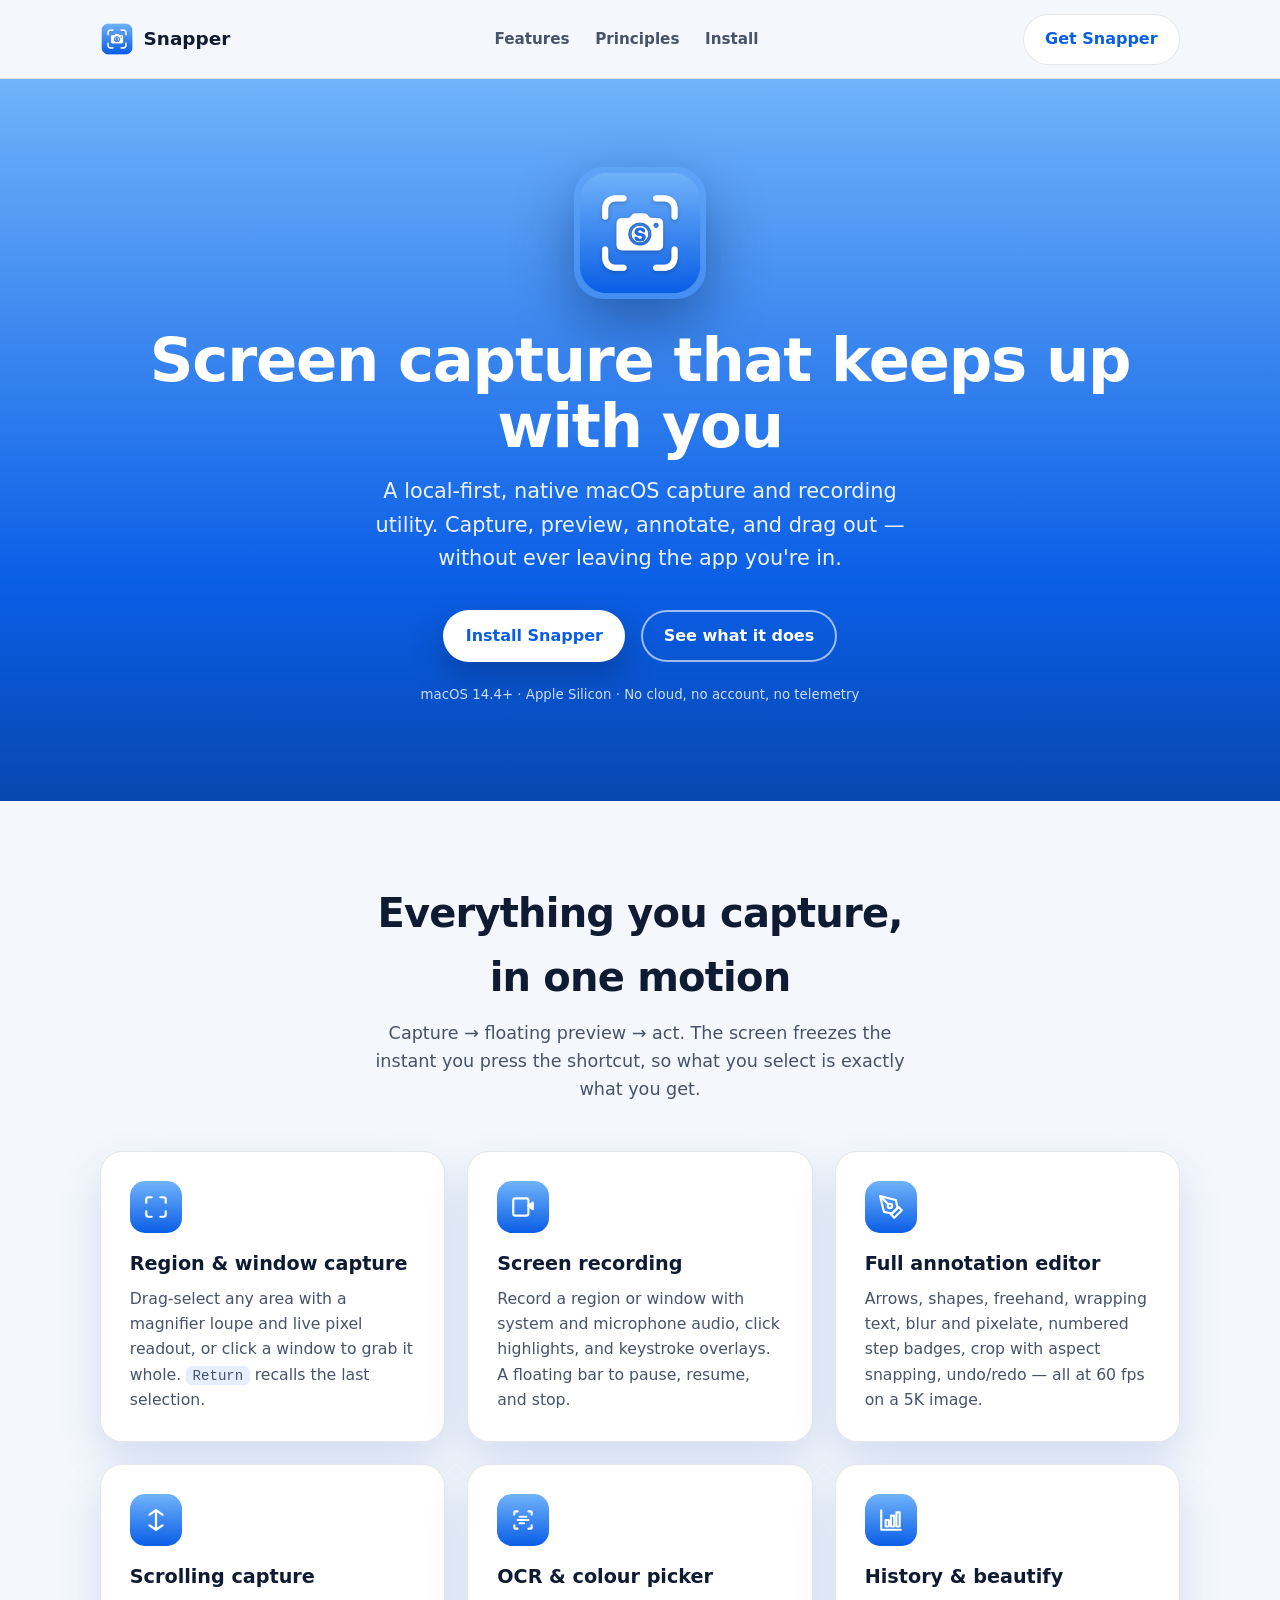
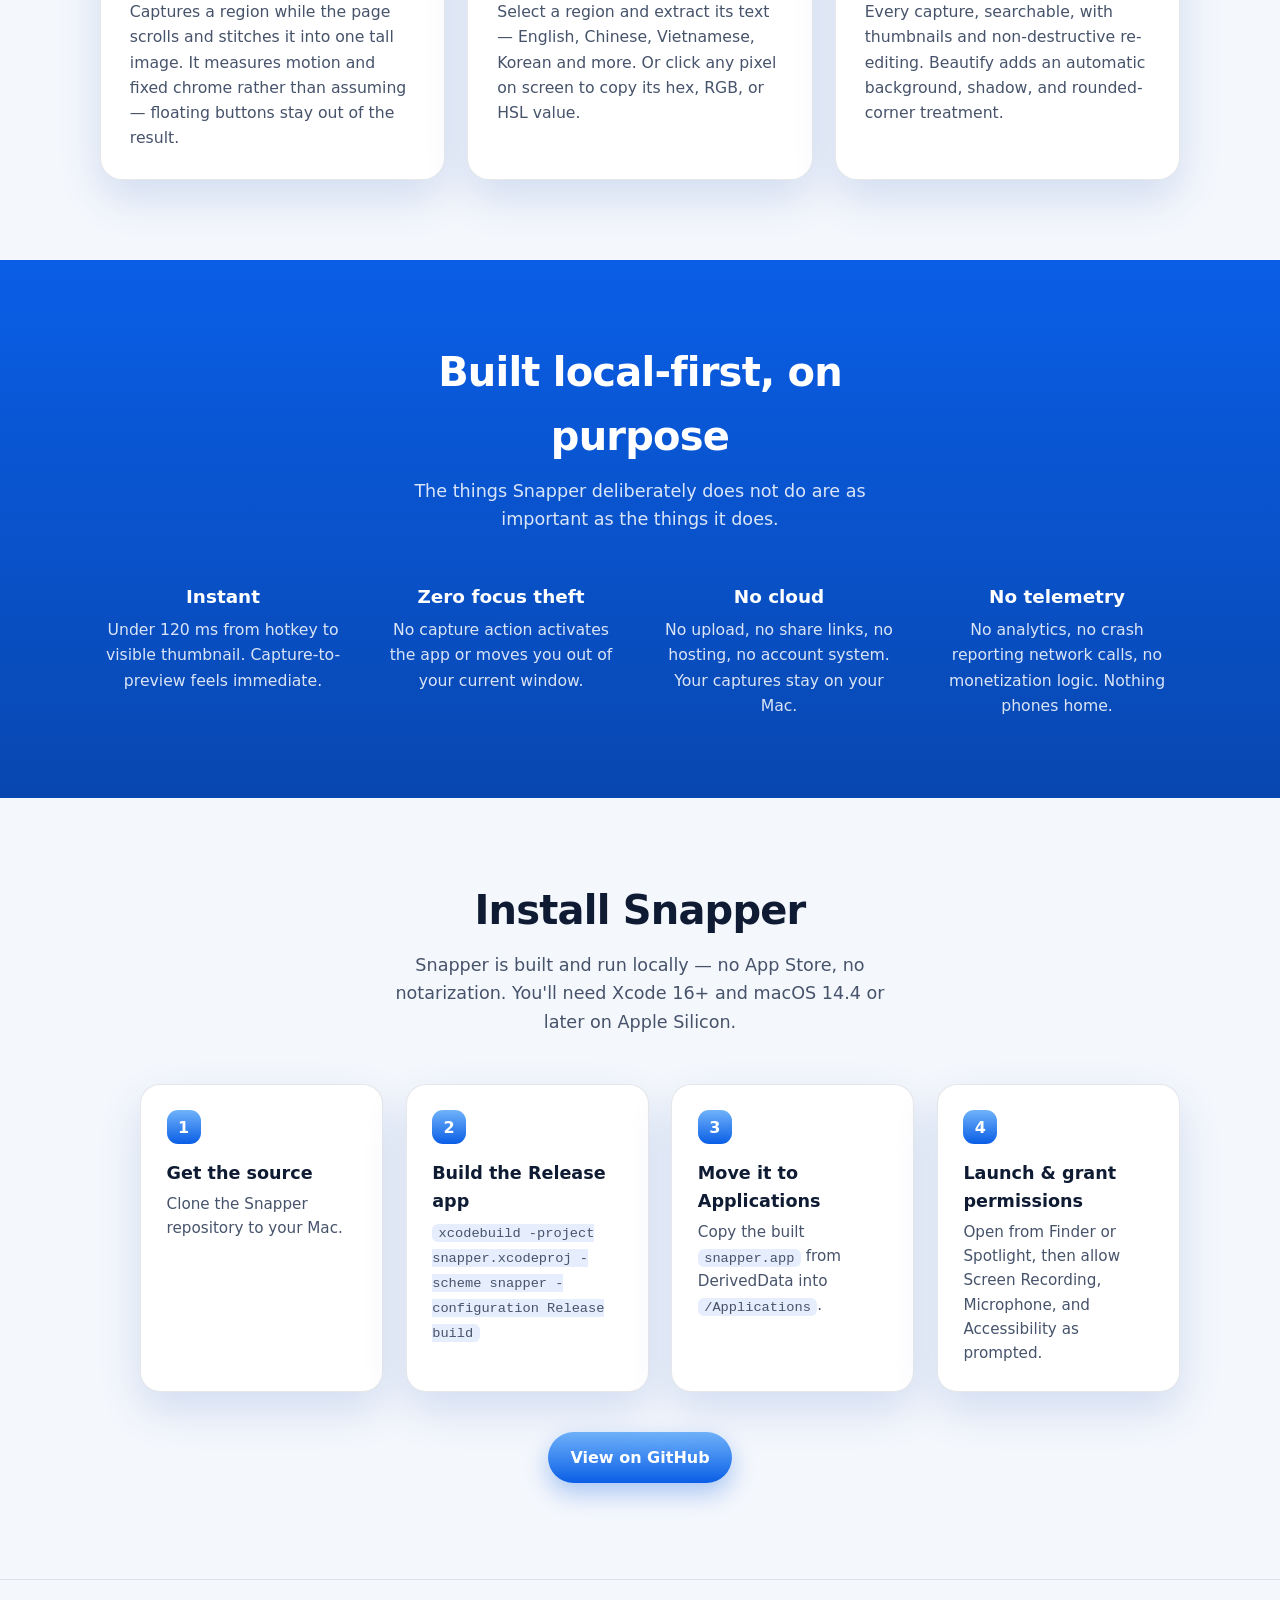
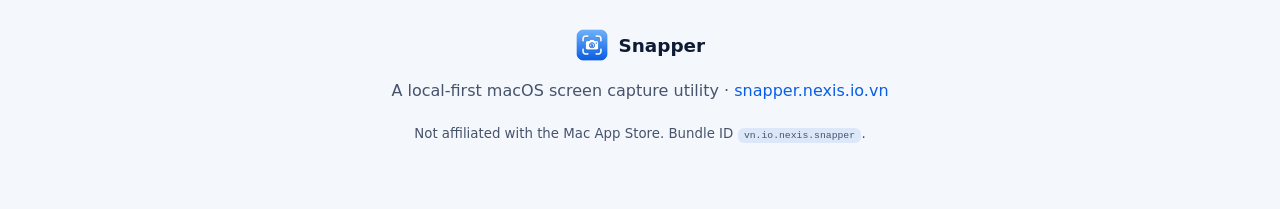
==== index.html @ 7dac5274 "feat: Add landing page and icon-styled theme" ====
<!DOCTYPE html>
<html lang="en">
<head>
<meta charset="utf-8">
<meta name="viewport" content="width=device-width, initial-scale=1">
<title>Snapper — Fast, local-first screen capture for macOS</title>
<meta name="description" content="Snapper is a native macOS screen capture and recording utility modeled on CleanShot X: capture, floating preview, annotate, and drag out — without stealing focus. No cloud, no telemetry.">
<link rel="canonical" href="https://snapper.nexis.io.vn/">
<meta property="og:title" content="Snapper — Fast, local-first screen capture for macOS">
<meta property="og:description" content="Capture, floating preview, annotate, and drag out — without ever leaving the app you're in. No cloud, no telemetry.">
<meta property="og:type" content="website">
<meta property="og:url" content="https://snapper.nexis.io.vn/">
<meta property="og:image" content="https://snapper.nexis.io.vn/assets/img/icon-512.png">
<meta name="twitter:card" content="summary_large_image">
<link rel="icon" type="image/png" sizes="32x32" href="assets/img/favicon-32.png">
<link rel="apple-touch-icon" href="assets/img/apple-touch-icon.png">
<link rel="stylesheet" href="assets/css/styles.css">
</head>
<body>

<header class="site-header">
  <div class="wrap">
    <a class="brand" href="/">
      <img src="assets/img/icon-256.png" alt="Snapper icon">
      Snapper
    </a>
    <nav class="nav">
      <a href="#features">Features</a>
      <a href="#principles">Principles</a>
      <a href="#install">Install</a>
    </nav>
    <a class="btn ghost" href="#install">Get Snapper</a>
  </div>
</header>

<main>
  <section class="hero">
    <div class="wrap">
      <img class="plate" src="assets/img/icon-512.png" alt="Snapper app icon">
      <h1>Screen capture that keeps up with you</h1>
      <p class="lead">A local-first, native macOS capture and recording utility. Capture, preview, annotate, and drag out &mdash; without ever leaving the app you're in.</p>
      <div class="actions">
        <a class="btn" href="#install">Install Snapper</a>
        <a class="btn outline" href="#features">See what it does</a>
      </div>
      <small>macOS 14.4+ &middot; Apple Silicon &middot; No cloud, no account, no telemetry</small>
    </div>
  </section>

  <section class="block" id="features">
    <div class="wrap">
      <div class="section-head">
        <h2>Everything you capture, in one motion</h2>
        <p>Capture &rarr; floating preview &rarr; act. The screen freezes the instant you press the shortcut, so what you select is exactly what you get.</p>
      </div>
      <div class="features">
        <article class="card">
          <div class="icon" aria-hidden="true"><svg viewBox="0 0 24 24" fill="none" stroke="currentColor" stroke-width="2" stroke-linecap="round" stroke-linejoin="round"><path d="M3 8V5a2 2 0 0 1 2-2h3M16 3h3a2 2 0 0 1 2 2v3M21 16v3a2 2 0 0 1-2 2h-3M8 21H5a2 2 0 0 1-2-2v-3"/></svg></div>
          <h3>Region &amp; window capture</h3>
          <p>Drag-select any area with a magnifier loupe and live pixel readout, or click a window to grab it whole. <code class="inline">Return</code> recalls the last selection.</p>
        </article>
        <article class="card">
          <div class="icon" aria-hidden="true"><svg viewBox="0 0 24 24" fill="none" stroke="currentColor" stroke-width="2" stroke-linecap="round" stroke-linejoin="round"><rect x="3" y="4" width="14" height="16" rx="2"/><path d="M21 8l-4 3 4 3z" fill="currentColor"/></svg></div>
          <h3>Screen recording</h3>
          <p>Record a region or window with system and microphone audio, click highlights, and keystroke overlays. A floating bar to pause, resume, and stop.</p>
        </article>
        <article class="card">
          <div class="icon" aria-hidden="true"><svg viewBox="0 0 24 24" fill="none" stroke="currentColor" stroke-width="2" stroke-linecap="round" stroke-linejoin="round"><path d="M12 19l7-7 3 3-7 7-3-3z"/><path d="M18 13l-1.5-7.5L2 2l3.5 14.5L13 18l5-5z"/><path d="M2 2l7.586 7.586"/><circle cx="11" cy="11" r="2"/></svg></div>
          <h3>Full annotation editor</h3>
          <p>Arrows, shapes, freehand, wrapping text, blur and pixelate, numbered step badges, crop with aspect snapping, undo/redo &mdash; all at 60&nbsp;fps on a 5K image.</p>
        </article>
        <article class="card">
          <div class="icon" aria-hidden="true"><svg viewBox="0 0 24 24" fill="none" stroke="currentColor" stroke-width="2" stroke-linecap="round" stroke-linejoin="round"><path d="M12 3v18"/><path d="M6 7l6-4 6 4"/><path d="M6 17l6 4 6-4"/></svg></div>
          <h3>Scrolling capture</h3>
          <p>Captures a region while the page scrolls and stitches it into one tall image. It measures motion and fixed chrome rather than assuming &mdash; floating buttons stay out of the result.</p>
        </article>
        <article class="card">
          <div class="icon" aria-hidden="true"><svg viewBox="0 0 24 24" fill="none" stroke="currentColor" stroke-width="2" stroke-linecap="round" stroke-linejoin="round"><path d="M4 7V5a1 1 0 0 1 1-1h2M17 4h2a1 1 0 0 1 1 1v2M20 17v2a1 1 0 0 1-1 1h-2M7 20H5a1 1 0 0 1-1-1v-2"/><path d="M7 12h10M9 9h6M9 15h4"/></svg></div>
          <h3>OCR &amp; colour picker</h3>
          <p>Select a region and extract its text &mdash; English, Chinese, Vietnamese, Korean and more. Or click any pixel on screen to copy its hex, RGB, or HSL value.</p>
        </article>
        <article class="card">
          <div class="icon" aria-hidden="true"><svg viewBox="0 0 24 24" fill="none" stroke="currentColor" stroke-width="2" stroke-linecap="round" stroke-linejoin="round"><path d="M3 3v18h18"/><rect x="7" y="12" width="3" height="6"/><rect x="12" y="8" width="3" height="10"/><rect x="17" y="5" width="3" height="13"/></svg></div>
          <h3>History &amp; beautify</h3>
          <p>Every capture, searchable, with thumbnails and non-destructive re-editing. Beautify adds an automatic background, shadow, and rounded-corner treatment.</p>
        </article>
      </div>
    </div>
  </section>

  <section class="block principles" id="principles">
    <div class="wrap">
      <div class="section-head">
        <h2 style="color:#fff">Built local-first, on purpose</h2>
        <p style="color:rgba(255,255,255,0.85)">The things Snapper deliberately does not do are as important as the things it does.</p>
      </div>
      <div class="grid">
        <div>
          <h3>Instant</h3>
          <p>Under 120&nbsp;ms from hotkey to visible thumbnail. Capture-to-preview feels immediate.</p>
        </div>
        <div>
          <h3>Zero focus theft</h3>
          <p>No capture action activates the app or moves you out of your current window.</p>
        </div>
        <div>
          <h3>No cloud</h3>
          <p>No upload, no share links, no hosting, no account system. Your captures stay on your Mac.</p>
        </div>
        <div>
          <h3>No telemetry</h3>
          <p>No analytics, no crash reporting network calls, no monetization logic. Nothing phones home.</p>
        </div>
      </div>
    </div>
  </section>

  <section class="block" id="install">
    <div class="wrap">
      <div class="section-head">
        <h2>Install Snapper</h2>
        <p>Snapper is built and run locally &mdash; no App Store, no notarization. You'll need Xcode 16+ and macOS 14.4 or later on Apple Silicon.</p>
      </div>
      <ol class="install-steps">
        <li>
          <h3>Get the source</h3>
          <p>Clone the Snapper repository to your Mac.</p>
        </li>
        <li>
          <h3>Build the Release app</h3>
          <p><code class="inline">xcodebuild -project snapper.xcodeproj -scheme snapper -configuration Release build</code></p>
        </li>
        <li>
          <h3>Move it to Applications</h3>
          <p>Copy the built <code class="inline">snapper.app</code> from DerivedData into <code class="inline">/Applications</code>.</p>
        </li>
        <li>
          <h3>Launch &amp; grant permissions</h3>
          <p>Open from Finder or Spotlight, then allow Screen Recording, Microphone, and Accessibility as prompted.</p>
        </li>
      </ol>
      <p style="text-align:center;margin-top:2.5rem">
        <a class="btn" href="https://github.com/nexis-io/snapper">View on GitHub</a>
      </p>
    </div>
  </section>
</main>

<footer class="site-footer">
  <div class="wrap">
    <a class="brand" href="/">
      <img src="assets/img/icon-256.png" alt="">
      Snapper
    </a>
    <p>A local-first macOS screen capture utility &middot; <a href="https://snapper.nexis.io.vn">snapper.nexis.io.vn</a></p>
    <p><small>Not affiliated with the Mac App Store. Bundle ID <code class="inline">vn.io.nexis.snapper</code>.</small></p>
  </div>
</footer>

</body>
</html>
---- assets/css/styles.css ----
:root {
  --blue-top: #70b3fa;
  --blue-bottom: #0a5ee6;
  --blue-deep: #0847b0;
  --ink: #0e1b33;
  --ink-soft: #46536b;
  --surface: #ffffff;
  --page: #f4f7fc;
  --border: rgba(14, 27, 51, 0.1);
  --radius-plate: 22.37%;
  --shadow-card: 0 18px 44px rgba(10, 71, 176, 0.14);
  --font: "SF Pro Rounded", "SF Pro Display", -apple-system,
    BlinkMacSystemFont, "Segoe UI", system-ui, sans-serif;
}

* {
  box-sizing: border-box;
}

html {
  scroll-behavior: smooth;
}

body {
  margin: 0;
  font-family: var(--font);
  color: var(--ink);
  background: var(--page);
  line-height: 1.6;
  -webkit-font-smoothing: antialiased;
}

a {
  color: var(--blue-bottom);
  text-decoration: none;
}

a:hover {
  text-decoration: underline;
}

img {
  max-width: 100%;
  display: block;
}

.wrap {
  width: min(1080px, 100% - 3rem);
  margin-inline: auto;
}

/* Header */
.site-header {
  position: sticky;
  top: 0;
  z-index: 10;
  backdrop-filter: saturate(1.4) blur(14px);
  background: rgba(244, 247, 252, 0.82);
  border-bottom: 1px solid var(--border);
}

.site-header .wrap {
  display: flex;
  align-items: center;
  justify-content: space-between;
  padding-block: 0.85rem;
}

.brand {
  display: flex;
  align-items: center;
  gap: 0.6rem;
  font-weight: 700;
  font-size: 1.15rem;
  color: var(--ink);
}

.brand img {
  width: 34px;
  height: 34px;
  border-radius: 9px;
}

.nav {
  display: flex;
  gap: 1.6rem;
  font-weight: 600;
  font-size: 0.95rem;
}

.nav a {
  color: var(--ink-soft);
}

.btn {
  display: inline-flex;
  align-items: center;
  gap: 0.5rem;
  padding: 0.8rem 1.4rem;
  border-radius: 999px;
  font-weight: 700;
  font-size: 1rem;
  background: linear-gradient(180deg, var(--blue-top), var(--blue-bottom));
  color: #fff;
  box-shadow: 0 10px 24px rgba(10, 94, 230, 0.32);
  transition: transform 0.15s ease, box-shadow 0.15s ease;
}

.btn:hover {
  text-decoration: none;
  transform: translateY(-2px);
  box-shadow: 0 16px 32px rgba(10, 94, 230, 0.4);
}

.btn.ghost {
  background: var(--surface);
  color: var(--blue-bottom);
  box-shadow: inset 0 0 0 1px var(--border);
}

/* Hero */
.hero {
  position: relative;
  overflow: hidden;
  padding-block: 5.5rem 6rem;
  text-align: center;
  color: #fff;
  background: linear-gradient(180deg, var(--blue-top) 0%, var(--blue-bottom) 70%, var(--blue-deep) 100%);
}

.hero::before,
.hero::after {
  content: "";
  position: absolute;
  border: 6px solid rgba(255, 255, 255, 0.22);
  border-radius: 34px;
  width: 220px;
  height: 220px;
}

.hero::before {
  top: -70px;
  left: -60px;
  border-right: none;
  border-bottom: none;
}

.hero::after {
  bottom: -70px;
  right: -60px;
  border-left: none;
  border-top: none;
}

.hero .plate {
  width: 132px;
  height: 132px;
  margin: 0 auto 1.8rem;
  border-radius: var(--radius-plate);
  box-shadow: 0 24px 60px rgba(4, 34, 90, 0.45);
}

.hero h1 {
  font-size: clamp(2.4rem, 6vw, 3.8rem);
  line-height: 1.08;
  margin: 0 0 1rem;
  letter-spacing: -0.02em;
}

.hero p.lead {
  font-size: clamp(1.05rem, 2.4vw, 1.3rem);
  max-width: 44ch;
  margin: 0 auto 2.2rem;
  color: rgba(255, 255, 255, 0.92);
}

.hero .actions {
  display: flex;
  gap: 1rem;
  justify-content: center;
  flex-wrap: wrap;
}

.hero .actions .btn {
  background: #fff;
  color: var(--blue-bottom);
  box-shadow: 0 14px 30px rgba(4, 34, 90, 0.35);
}

.hero .actions .btn.outline {
  background: transparent;
  color: #fff;
  box-shadow: inset 0 0 0 2px rgba(255, 255, 255, 0.6);
}

.hero small {
  display: block;
  margin-top: 1.4rem;
  color: rgba(255, 255, 255, 0.8);
}

/* Sections */
section.block {
  padding-block: 5rem;
}

.section-head {
  text-align: center;
  max-width: 52ch;
  margin: 0 auto 3rem;
}

.section-head h2 {
  font-size: clamp(1.8rem, 4vw, 2.5rem);
  margin: 0 0 0.6rem;
  letter-spacing: -0.02em;
}

.section-head p {
  color: var(--ink-soft);
  margin: 0;
  font-size: 1.1rem;
}

/* Feature grid */
.features {
  display: grid;
  grid-template-columns: repeat(auto-fit, minmax(280px, 1fr));
  gap: 1.4rem;
}

.card {
  background: var(--surface);
  border-radius: 22px;
  padding: 1.8rem;
  box-shadow: var(--shadow-card);
  border: 1px solid var(--border);
}

.card .icon {
  width: 52px;
  height: 52px;
  display: grid;
  place-items: center;
  border-radius: 15px;
  margin-bottom: 1rem;
  background: linear-gradient(180deg, var(--blue-top), var(--blue-bottom));
  color: #fff;
}

.card .icon svg {
  width: 26px;
  height: 26px;
}

.card h3 {
  margin: 0 0 0.4rem;
  font-size: 1.2rem;
}

.card p {
  margin: 0;
  color: var(--ink-soft);
  font-size: 0.98rem;
}

/* Principles strip */
.principles {
  background: linear-gradient(180deg, var(--blue-bottom), var(--blue-deep));
  color: #fff;
}

.principles .grid {
  display: grid;
  grid-template-columns: repeat(auto-fit, minmax(220px, 1fr));
  gap: 2rem;
  text-align: center;
}

.principles .grid h3 {
  font-size: 1.15rem;
  margin: 0 0 0.4rem;
}

.principles .grid p {
  margin: 0;
  color: rgba(255, 255, 255, 0.85);
  font-size: 0.98rem;
}

/* Install */
.install-steps {
  display: grid;
  grid-template-columns: repeat(auto-fit, minmax(240px, 1fr));
  gap: 1.4rem;
  counter-reset: step;
}

.install-steps li {
  list-style: none;
  background: var(--surface);
  border-radius: 20px;
  padding: 1.6rem;
  box-shadow: var(--shadow-card);
  border: 1px solid var(--border);
  position: relative;
}

.install-steps li::before {
  counter-increment: step;
  content: counter(step);
  display: grid;
  place-items: center;
  width: 34px;
  height: 34px;
  border-radius: 11px;
  font-weight: 800;
  color: #fff;
  background: linear-gradient(180deg, var(--blue-top), var(--blue-bottom));
  margin-bottom: 0.9rem;
}

.install-steps h3 {
  margin: 0 0 0.3rem;
  font-size: 1.1rem;
}

.install-steps p {
  margin: 0;
  color: var(--ink-soft);
  font-size: 0.95rem;
}

code.inline {
  background: rgba(10, 94, 230, 0.1);
  padding: 0.1rem 0.4rem;
  border-radius: 6px;
  font-size: 0.9em;
}

/* Footer */
.site-footer {
  padding-block: 3rem;
  text-align: center;
  color: var(--ink-soft);
  border-top: 1px solid var(--border);
}

.site-footer .brand {
  justify-content: center;
  margin-bottom: 0.8rem;
  color: var(--ink);
}

@media (max-width: 640px) {
  .nav {
    display: none;
  }
}

@media (prefers-color-scheme: dark) {
  :root {
    --ink: #eef3ff;
    --ink-soft: #a7b3cc;
    --surface: #141b2c;
    --page: #0b111e;
    --border: rgba(255, 255, 255, 0.1);
    --shadow-card: 0 18px 44px rgba(0, 0, 0, 0.5);
  }

  .site-header {
    background: rgba(11, 17, 30, 0.82);
  }

  .btn.ghost {
    background: var(--surface);
  }
}
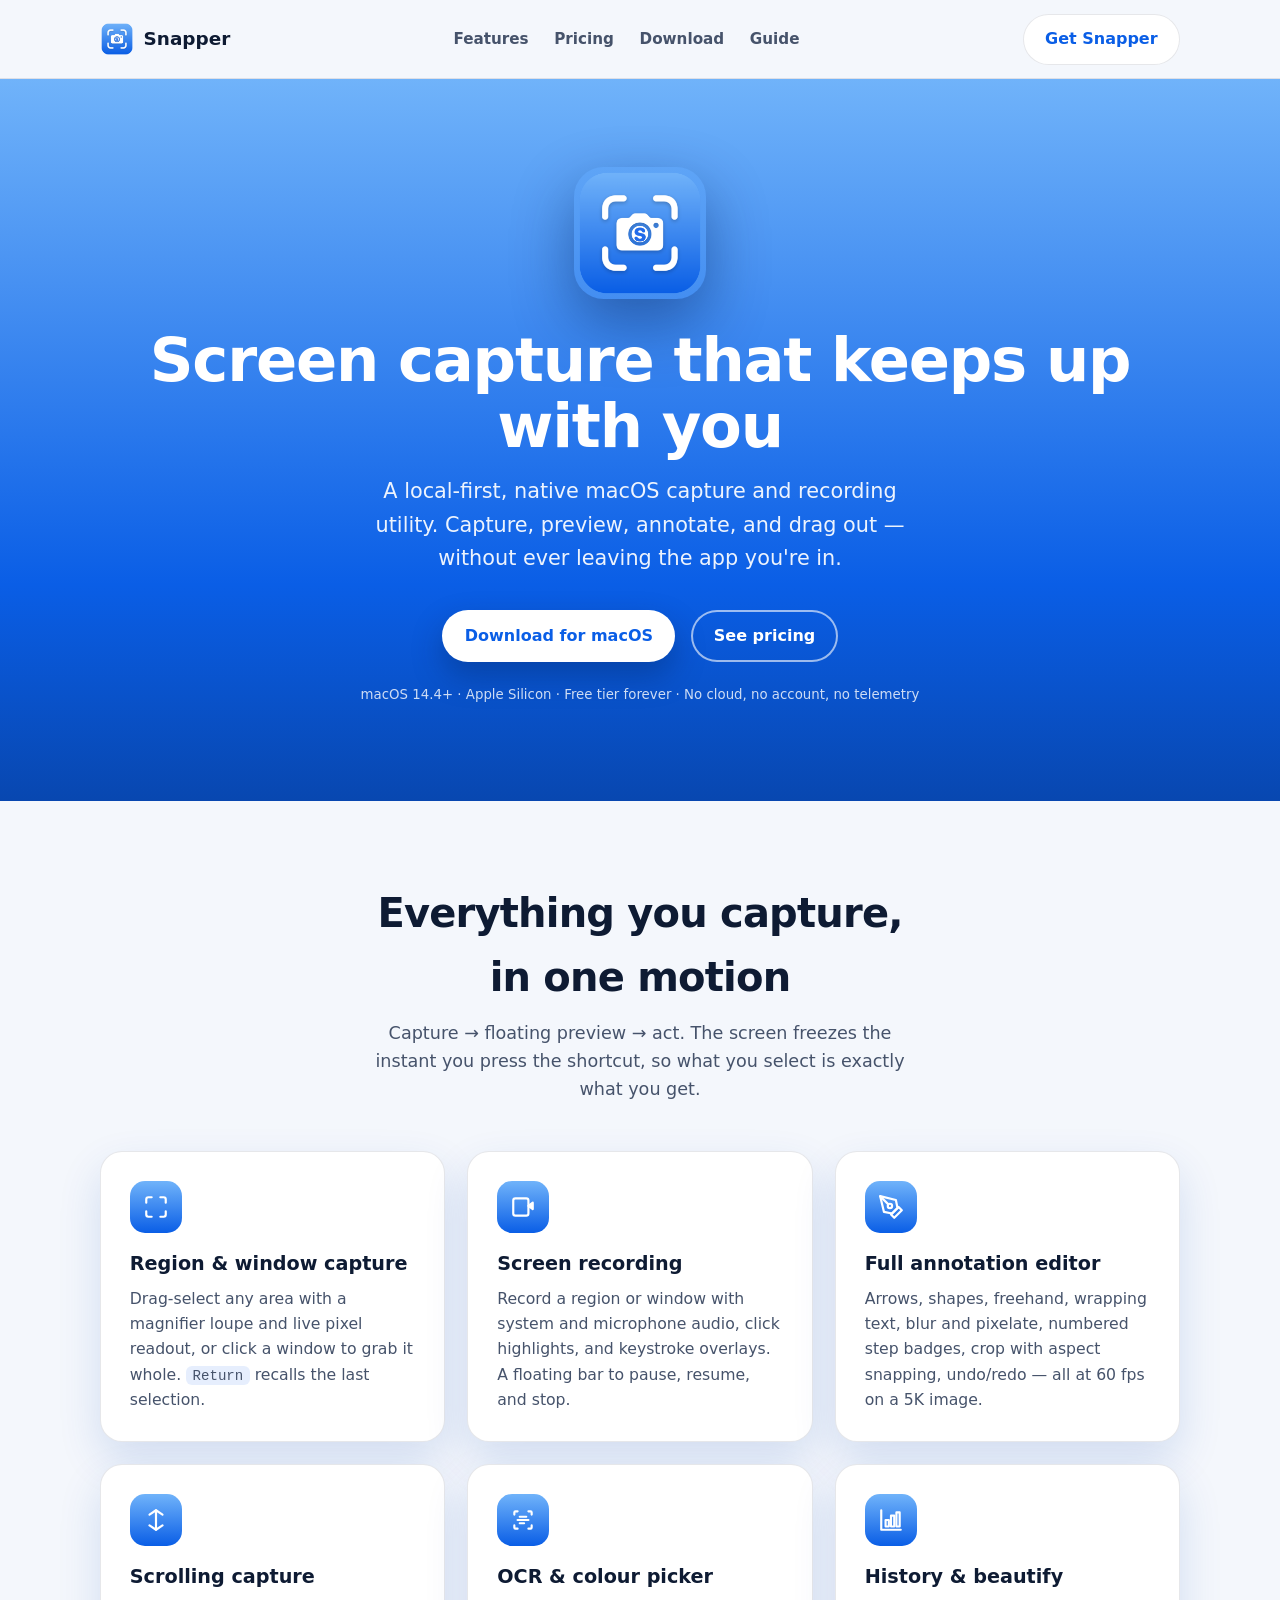
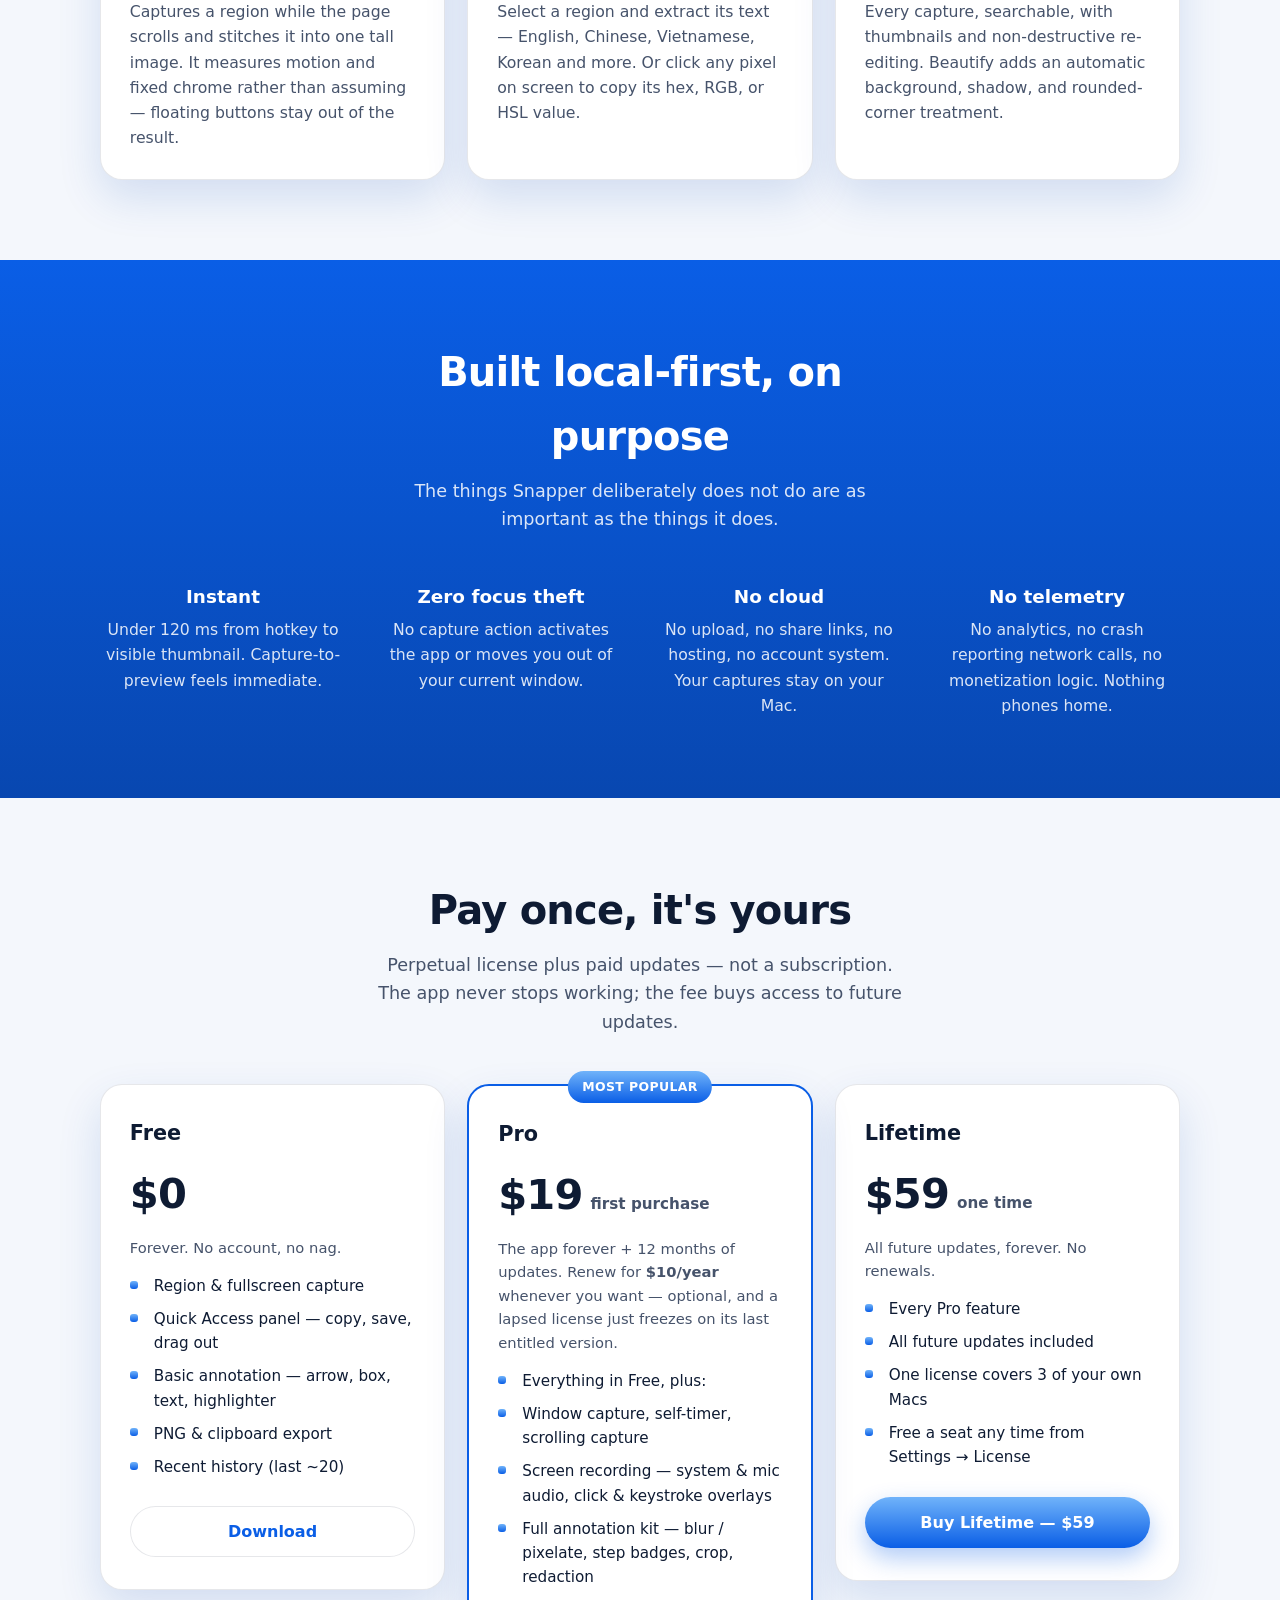
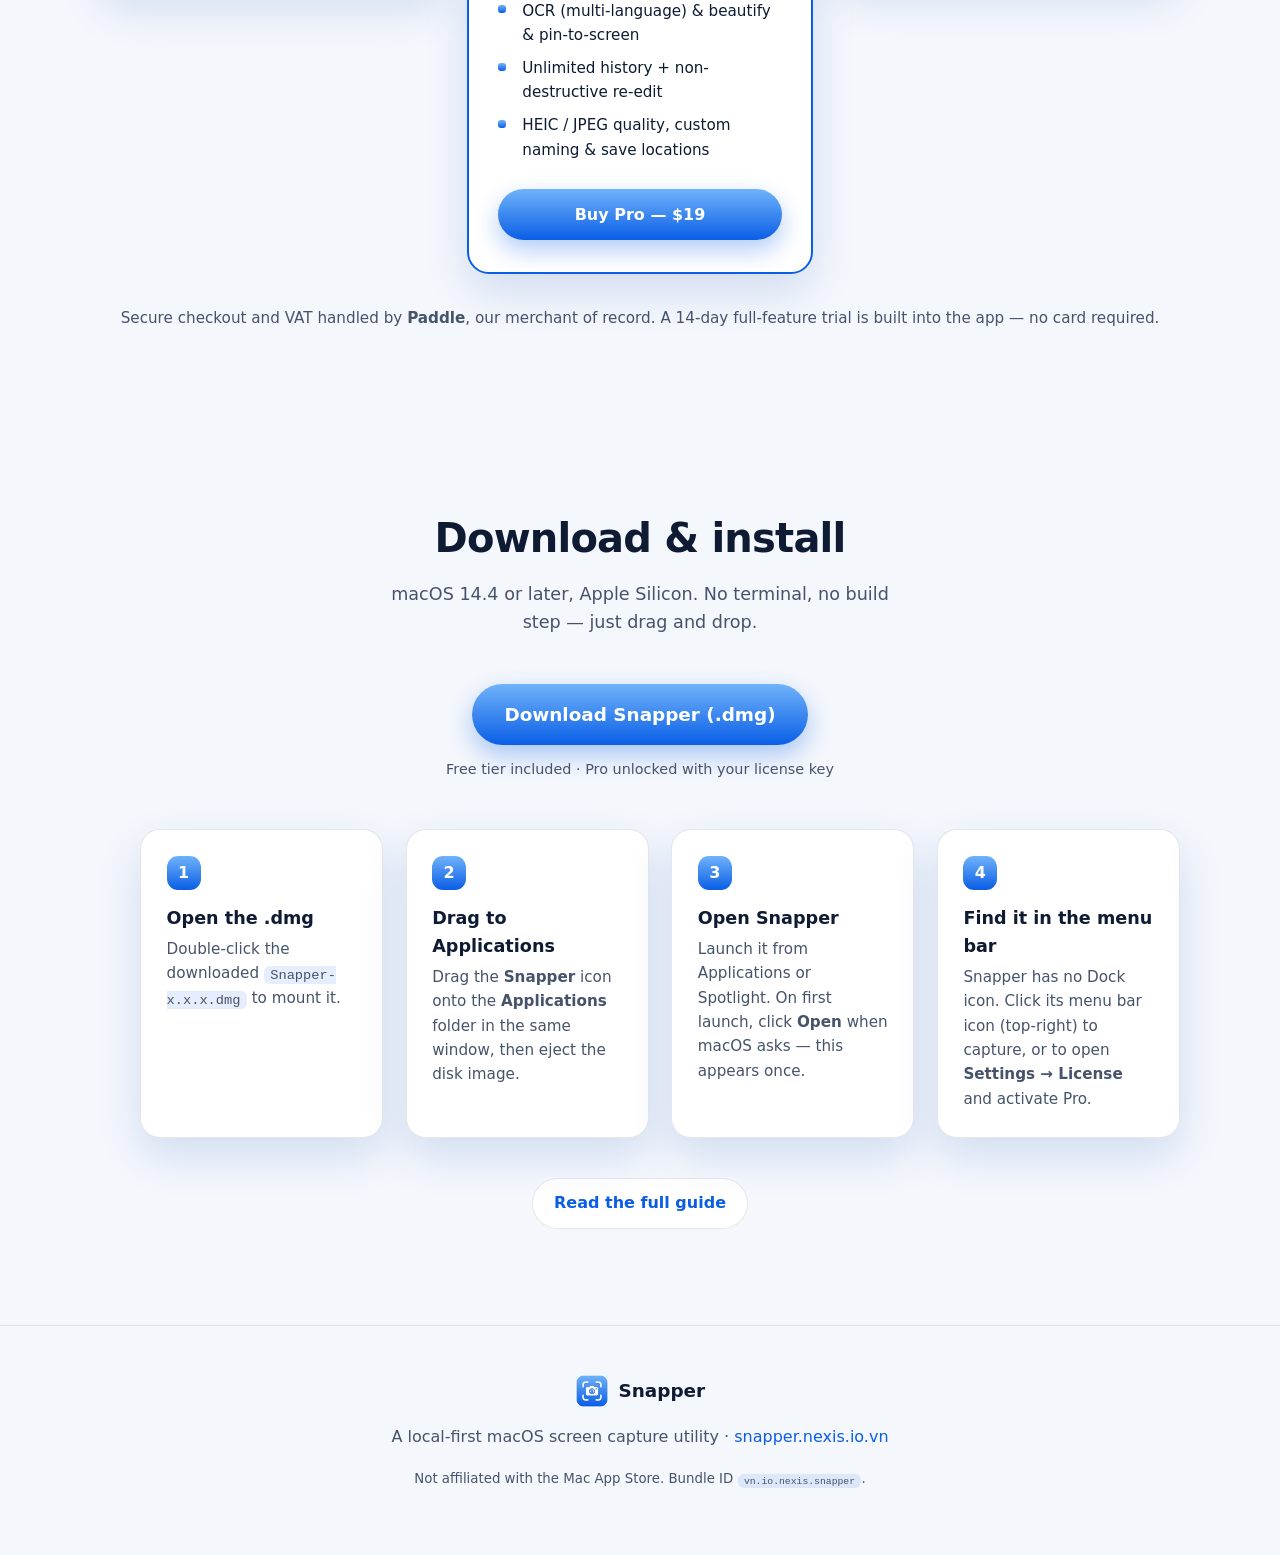
==== commit 51721c37: "feat: Add Paddle pricing and DMG download sections" ====
--- a/index.html
+++ b/index.html
@@ -26,10 +26,11 @@
     </a>
     <nav class="nav">
       <a href="#features">Features</a>
-      <a href="#principles">Principles</a>
-      <a href="#install">Install</a>
+      <a href="#pricing">Pricing</a>
+      <a href="#download">Download</a>
+      <a href="guide.html">Guide</a>
     </nav>
-    <a class="btn ghost" href="#install">Get Snapper</a>
+    <a class="btn ghost" href="#download">Get Snapper</a>
   </div>
 </header>
 
@@ -40,10 +41,10 @@
       <h1>Screen capture that keeps up with you</h1>
       <p class="lead">A local-first, native macOS capture and recording utility. Capture, preview, annotate, and drag out &mdash; without ever leaving the app you're in.</p>
       <div class="actions">
-        <a class="btn" href="#install">Install Snapper</a>
-        <a class="btn outline" href="#features">See what it does</a>
-      </div>
-      <small>macOS 14.4+ &middot; Apple Silicon &middot; No cloud, no account, no telemetry</small>
+        <a class="btn" href="#download">Download for macOS</a>
+        <a class="btn outline" href="#pricing">See pricing</a>
+      </div>
+      <small>macOS 14.4+ &middot; Apple Silicon &middot; Free tier forever &middot; No cloud, no account, no telemetry</small>
     </div>
   </section>
 
@@ -115,32 +116,94 @@
     </div>
   </section>
 
-  <section class="block" id="install">
-    <div class="wrap">
-      <div class="section-head">
-        <h2>Install Snapper</h2>
-        <p>Snapper is built and run locally &mdash; no App Store, no notarization. You'll need Xcode 16+ and macOS 14.4 or later on Apple Silicon.</p>
-      </div>
+  <section class="block" id="pricing">
+    <div class="wrap">
+      <div class="section-head">
+        <h2>Pay once, it's yours</h2>
+        <p>Perpetual license plus paid updates &mdash; not a subscription. The app never stops working; the fee buys access to future updates.</p>
+      </div>
+      <div class="pricing">
+        <article class="tier">
+          <h3>Free</h3>
+          <p class="price"><span class="amount">$0</span></p>
+          <p class="tier-note">Forever. No account, no nag.</p>
+          <ul>
+            <li>Region &amp; fullscreen capture</li>
+            <li>Quick Access panel &mdash; copy, save, drag out</li>
+            <li>Basic annotation &mdash; arrow, box, text, highlighter</li>
+            <li>PNG &amp; clipboard export</li>
+            <li>Recent history (last ~20)</li>
+          </ul>
+          <a class="btn ghost" href="#download">Download</a>
+        </article>
+
+        <article class="tier featured">
+          <div class="ribbon">Most popular</div>
+          <h3>Pro</h3>
+          <p class="price"><span class="amount">$19</span><span class="per">first purchase</span></p>
+          <p class="tier-note">The app forever + 12 months of updates. Renew for <strong>$10/year</strong> whenever you want &mdash; optional, and a lapsed license just freezes on its last entitled version.</p>
+          <ul>
+            <li>Everything in Free, plus:</li>
+            <li>Window capture, self-timer, scrolling capture</li>
+            <li>Screen recording &mdash; system &amp; mic audio, click &amp; keystroke overlays</li>
+            <li>Full annotation kit &mdash; blur / pixelate, step badges, crop, redaction</li>
+            <li>OCR (multi-language) &amp; beautify &amp; pin-to-screen</li>
+            <li>Unlimited history + non-destructive re-edit</li>
+            <li>HEIC / JPEG quality, custom naming &amp; save locations</li>
+          </ul>
+          <!-- TODO: replace href with the Paddle checkout link for the Pro (first purchase) price -->
+          <a class="btn js-buy" data-plan="pro" href="#">Buy Pro &mdash; $19</a>
+        </article>
+
+        <article class="tier">
+          <h3>Lifetime</h3>
+          <p class="price"><span class="amount">$59</span><span class="per">one time</span></p>
+          <p class="tier-note">All future updates, forever. No renewals.</p>
+          <ul>
+            <li>Every Pro feature</li>
+            <li>All future updates included</li>
+            <li>One license covers 3 of your own Macs</li>
+            <li>Free a seat any time from Settings &rarr; License</li>
+          </ul>
+          <!-- TODO: replace href with the Paddle checkout link for the Lifetime price -->
+          <a class="btn js-buy" data-plan="lifetime" href="#">Buy Lifetime &mdash; $59</a>
+        </article>
+      </div>
+      <p class="pricing-foot">Secure checkout and VAT handled by <strong>Paddle</strong>, our merchant of record. A 14-day full-feature trial is built into the app &mdash; no card required.</p>
+    </div>
+  </section>
+
+  <section class="block" id="download">
+    <div class="wrap">
+      <div class="section-head">
+        <h2>Download &amp; install</h2>
+        <p>macOS 14.4 or later, Apple Silicon. No terminal, no build step &mdash; just drag and drop.</p>
+      </div>
+      <p class="download-cta">
+        <!-- TODO: replace href with the Snapper .dmg download URL -->
+        <a class="btn js-download" href="#">Download Snapper (.dmg)</a>
+        <span class="download-meta">Free tier included &middot; Pro unlocked with your license key</span>
+      </p>
       <ol class="install-steps">
         <li>
-          <h3>Get the source</h3>
-          <p>Clone the Snapper repository to your Mac.</p>
-        </li>
-        <li>
-          <h3>Build the Release app</h3>
-          <p><code class="inline">xcodebuild -project snapper.xcodeproj -scheme snapper -configuration Release build</code></p>
-        </li>
-        <li>
-          <h3>Move it to Applications</h3>
-          <p>Copy the built <code class="inline">snapper.app</code> from DerivedData into <code class="inline">/Applications</code>.</p>
-        </li>
-        <li>
-          <h3>Launch &amp; grant permissions</h3>
-          <p>Open from Finder or Spotlight, then allow Screen Recording, Microphone, and Accessibility as prompted.</p>
+          <h3>Open the .dmg</h3>
+          <p>Double-click the downloaded <code class="inline">Snapper-x.x.x.dmg</code> to mount it.</p>
+        </li>
+        <li>
+          <h3>Drag to Applications</h3>
+          <p>Drag the <strong>Snapper</strong> icon onto the <strong>Applications</strong> folder in the same window, then eject the disk image.</p>
+        </li>
+        <li>
+          <h3>Open Snapper</h3>
+          <p>Launch it from Applications or Spotlight. On first launch, click <strong>Open</strong> when macOS asks &mdash; this appears once.</p>
+        </li>
+        <li>
+          <h3>Find it in the menu bar</h3>
+          <p>Snapper has no Dock icon. Click its menu bar icon (top-right) to capture, or to open <strong>Settings &rarr; License</strong> and activate Pro.</p>
         </li>
       </ol>
       <p style="text-align:center;margin-top:2.5rem">
-        <a class="btn" href="https://github.com/nexis-io/snapper">View on GitHub</a>
+        <a class="btn ghost" href="guide.html">Read the full guide</a>
       </p>
     </div>
   </section>
--- a/assets/css/styles.css
+++ b/assets/css/styles.css
@@ -338,6 +338,194 @@
   font-size: 0.9em;
 }
 
+/* Pricing */
+.pricing {
+  display: grid;
+  grid-template-columns: repeat(auto-fit, minmax(280px, 1fr));
+  gap: 1.4rem;
+  align-items: start;
+}
+
+.tier {
+  background: var(--surface);
+  border-radius: 22px;
+  padding: 2rem 1.8rem;
+  box-shadow: var(--shadow-card);
+  border: 1px solid var(--border);
+  display: flex;
+  flex-direction: column;
+  gap: 0.5rem;
+}
+
+.tier.featured {
+  border: 2px solid var(--blue-bottom);
+  position: relative;
+}
+
+.tier .ribbon {
+  position: absolute;
+  top: -0.9rem;
+  left: 50%;
+  transform: translateX(-50%);
+  background: linear-gradient(180deg, var(--blue-top), var(--blue-bottom));
+  color: #fff;
+  font-size: 0.78rem;
+  font-weight: 800;
+  letter-spacing: 0.03em;
+  text-transform: uppercase;
+  padding: 0.35rem 0.9rem;
+  border-radius: 999px;
+}
+
+.tier h3 {
+  margin: 0;
+  font-size: 1.3rem;
+}
+
+.tier .price {
+  margin: 0.2rem 0 0;
+  display: flex;
+  align-items: baseline;
+  gap: 0.5rem;
+}
+
+.tier .price .amount {
+  font-size: 2.6rem;
+  font-weight: 800;
+  letter-spacing: -0.02em;
+}
+
+.tier .price .per {
+  color: var(--ink-soft);
+  font-size: 0.95rem;
+  font-weight: 600;
+}
+
+.tier .tier-note {
+  margin: 0 0 0.4rem;
+  color: var(--ink-soft);
+  font-size: 0.92rem;
+}
+
+.tier ul {
+  list-style: none;
+  margin: 0 0 1.2rem;
+  padding: 0;
+  display: grid;
+  gap: 0.55rem;
+  flex: 1;
+}
+
+.tier ul li {
+  position: relative;
+  padding-left: 1.5rem;
+  font-size: 0.95rem;
+  color: var(--ink);
+}
+
+.tier ul li::before {
+  content: "";
+  position: absolute;
+  left: 0;
+  top: 0.45em;
+  width: 8px;
+  height: 8px;
+  border-radius: 3px;
+  background: linear-gradient(180deg, var(--blue-top), var(--blue-bottom));
+}
+
+.tier .btn {
+  justify-content: center;
+}
+
+.pricing-foot {
+  text-align: center;
+  margin-top: 2rem;
+  color: var(--ink-soft);
+  font-size: 0.95rem;
+}
+
+/* Download */
+.download-cta {
+  text-align: center;
+  margin: 0 0 3rem;
+}
+
+.download-cta .btn {
+  font-size: 1.15rem;
+  padding: 1rem 2rem;
+}
+
+.download-meta {
+  display: block;
+  margin-top: 0.8rem;
+  color: var(--ink-soft);
+  font-size: 0.9rem;
+}
+
+/* Guide page */
+.guide-main {
+  padding-block: 3.5rem 5rem;
+}
+
+.guide-main .wrap {
+  width: min(760px, 100% - 3rem);
+}
+
+.guide-main h1 {
+  font-size: clamp(2rem, 5vw, 2.8rem);
+  letter-spacing: -0.02em;
+  margin: 0 0 0.5rem;
+}
+
+.guide-main .intro {
+  color: var(--ink-soft);
+  font-size: 1.1rem;
+  margin: 0 0 2.5rem;
+}
+
+.guide-main h2 {
+  font-size: 1.5rem;
+  margin: 2.8rem 0 0.8rem;
+  letter-spacing: -0.01em;
+}
+
+.guide-main h3 {
+  font-size: 1.1rem;
+  margin: 1.6rem 0 0.4rem;
+}
+
+.guide-main ol,
+.guide-main ul {
+  padding-left: 1.3rem;
+  margin: 0 0 1rem;
+}
+
+.guide-main li {
+  margin-bottom: 0.5rem;
+}
+
+.callout {
+  background: var(--surface);
+  border: 1px solid var(--border);
+  border-left: 4px solid var(--blue-bottom);
+  border-radius: 12px;
+  padding: 1rem 1.2rem;
+  margin: 1.2rem 0;
+  font-size: 0.95rem;
+  color: var(--ink-soft);
+}
+
+.faq dt {
+  font-weight: 700;
+  margin-top: 1.2rem;
+}
+
+.faq dd {
+  margin: 0.3rem 0 0;
+  color: var(--ink-soft);
+}
+
 /* Footer */
 .site-footer {
   padding-block: 3rem;
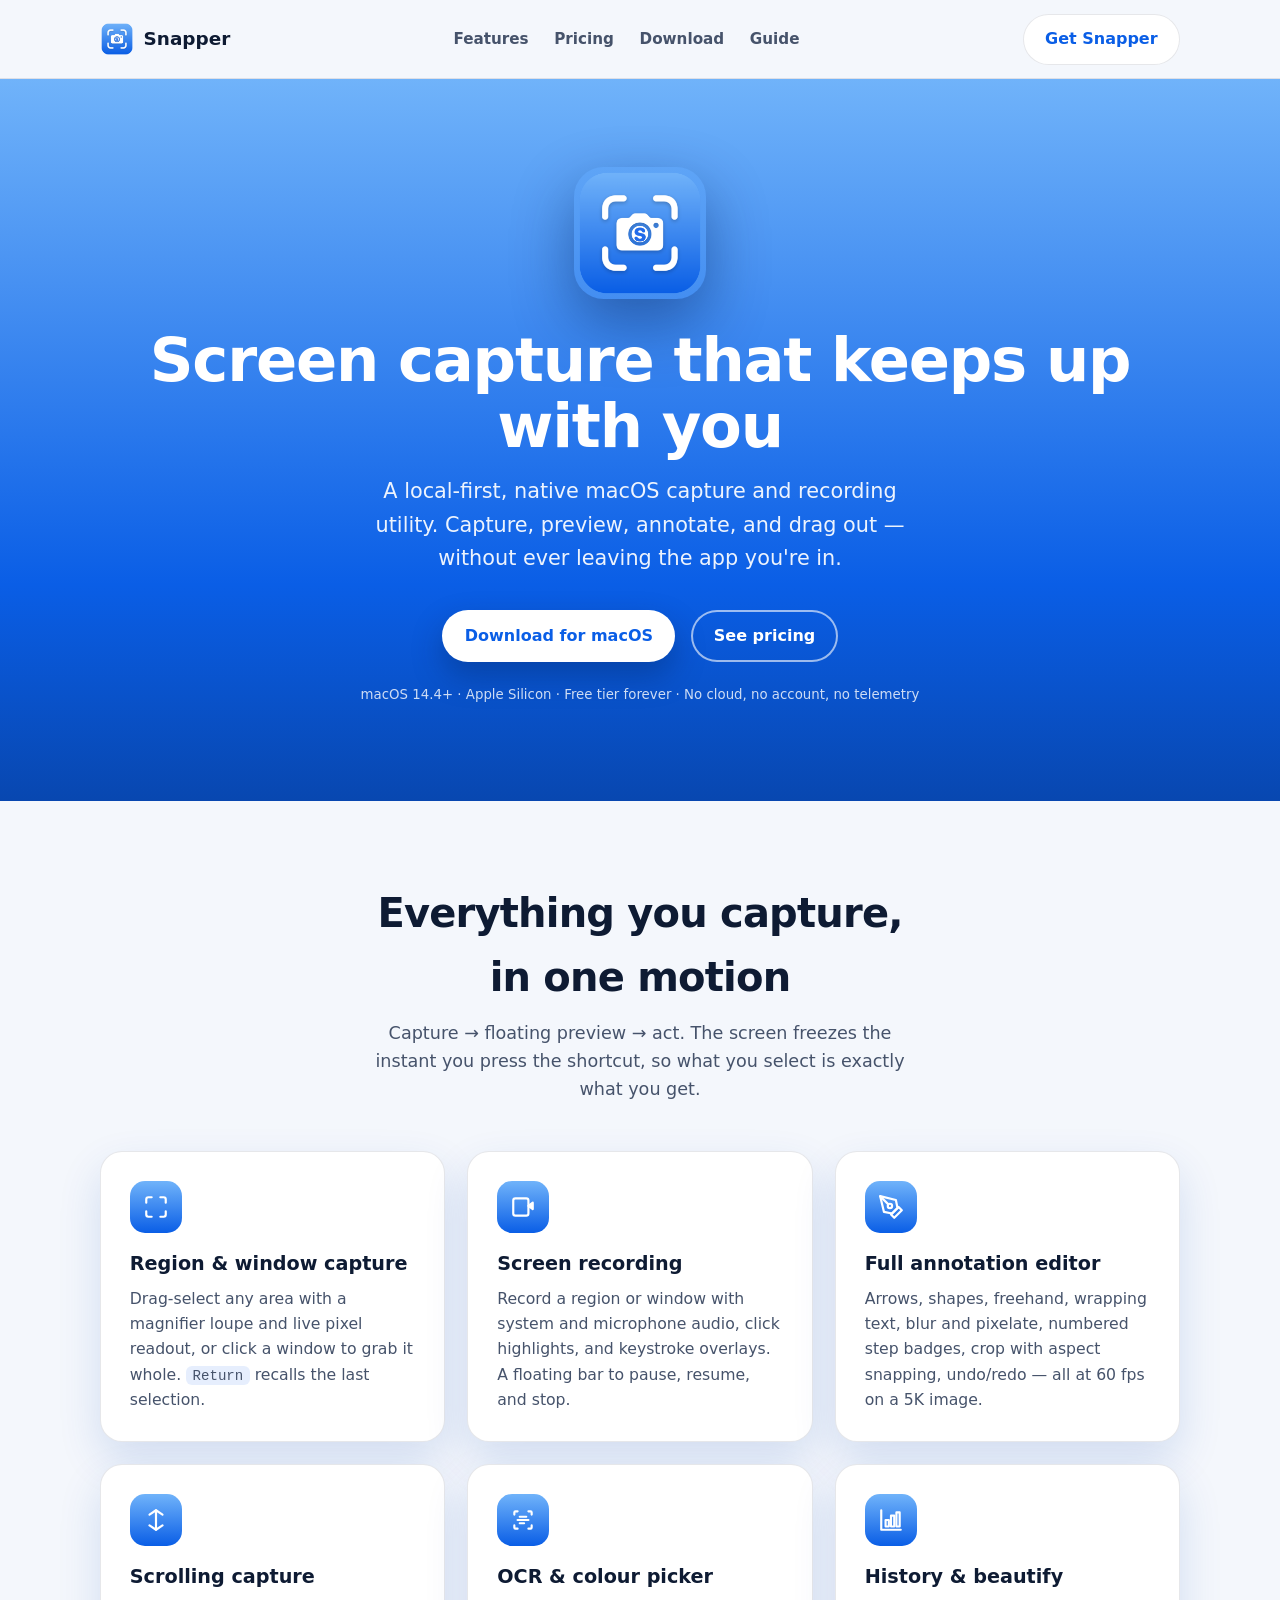
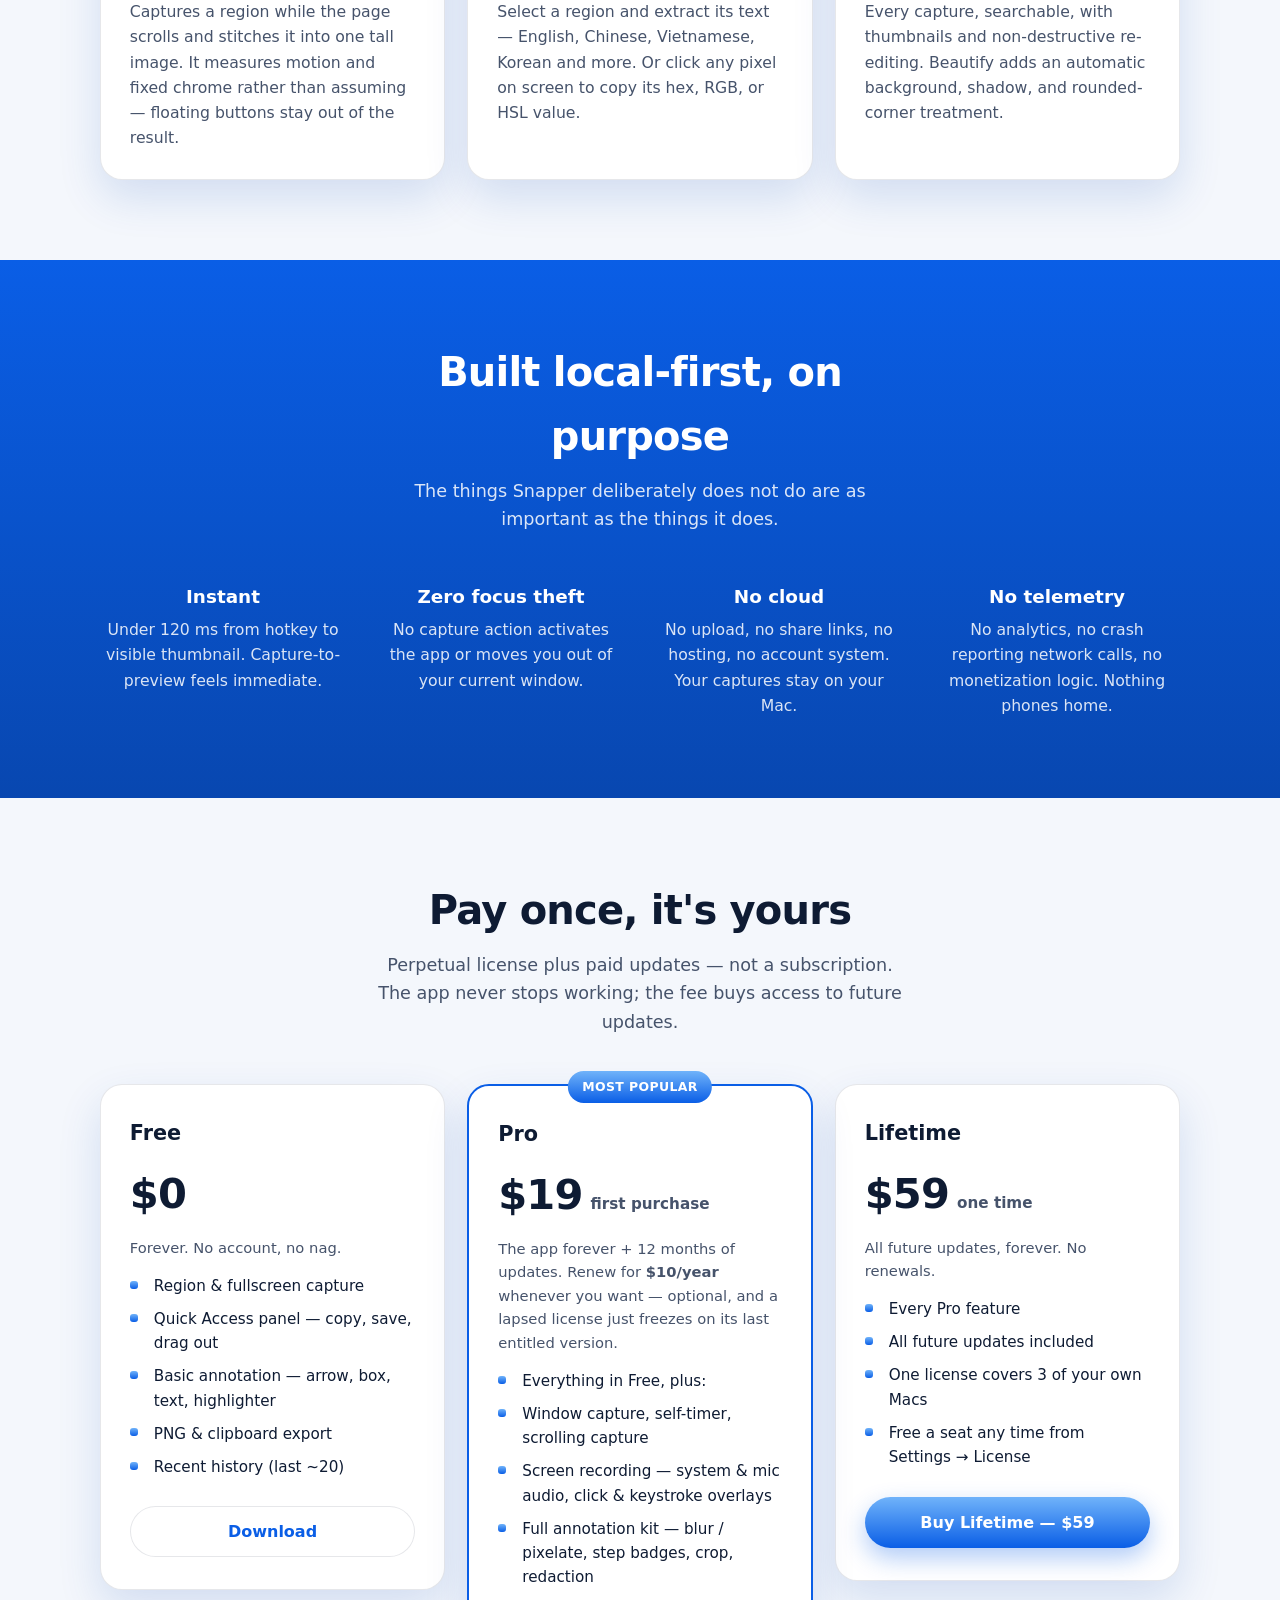
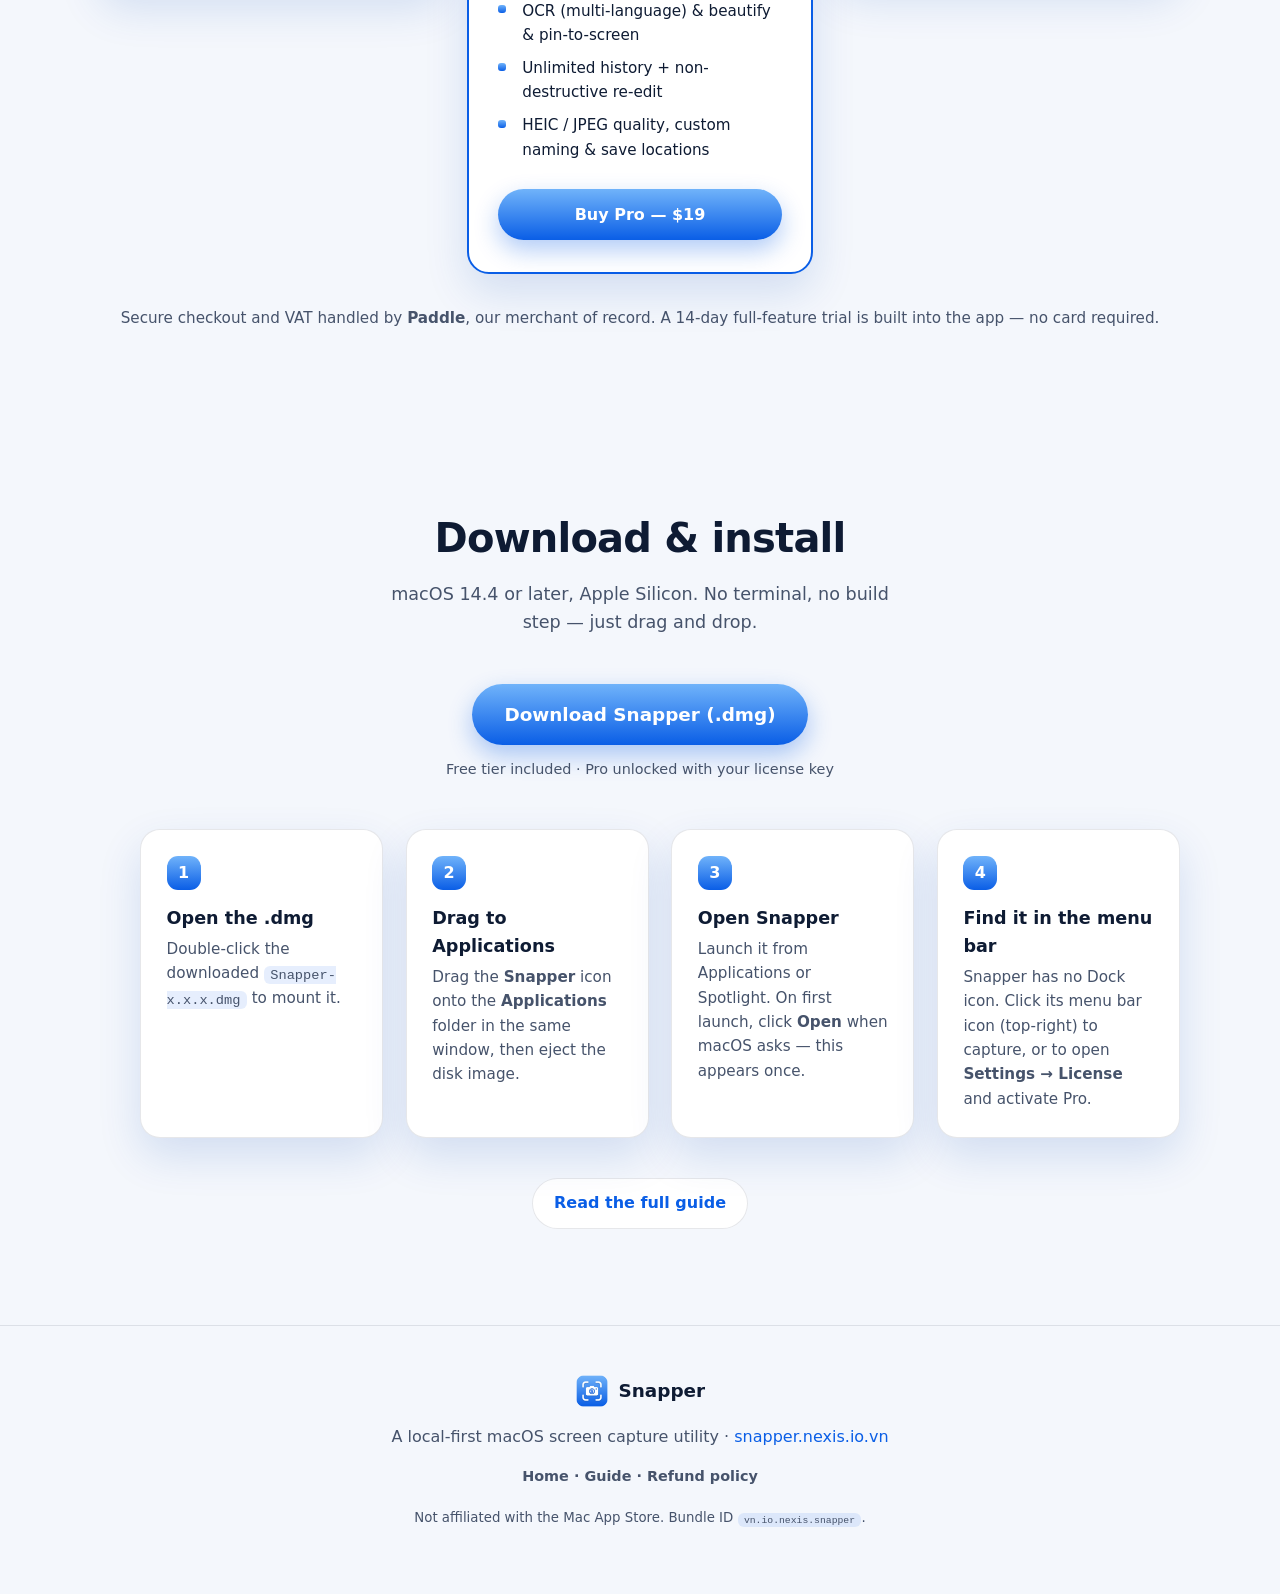
==== commit b0f34e2c: "feat: Add refund policy page and footer links" ====
--- a/index.html
+++ b/index.html
@@ -216,6 +216,7 @@
       Snapper
     </a>
     <p>A local-first macOS screen capture utility &middot; <a href="https://snapper.nexis.io.vn">snapper.nexis.io.vn</a></p>
+    <p class="footer-links"><a href="index.html">Home</a> &middot; <a href="guide.html">Guide</a> &middot; <a href="refund.html">Refund policy</a></p>
     <p><small>Not affiliated with the Mac App Store. Bundle ID <code class="inline">vn.io.nexis.snapper</code>.</small></p>
   </div>
 </footer>
--- a/assets/css/styles.css
+++ b/assets/css/styles.css
@@ -540,6 +540,15 @@
   color: var(--ink);
 }
 
+.footer-links {
+  font-weight: 600;
+  font-size: 0.9rem;
+}
+
+.footer-links a {
+  color: var(--ink-soft);
+}
+
 @media (max-width: 640px) {
   .nav {
     display: none;
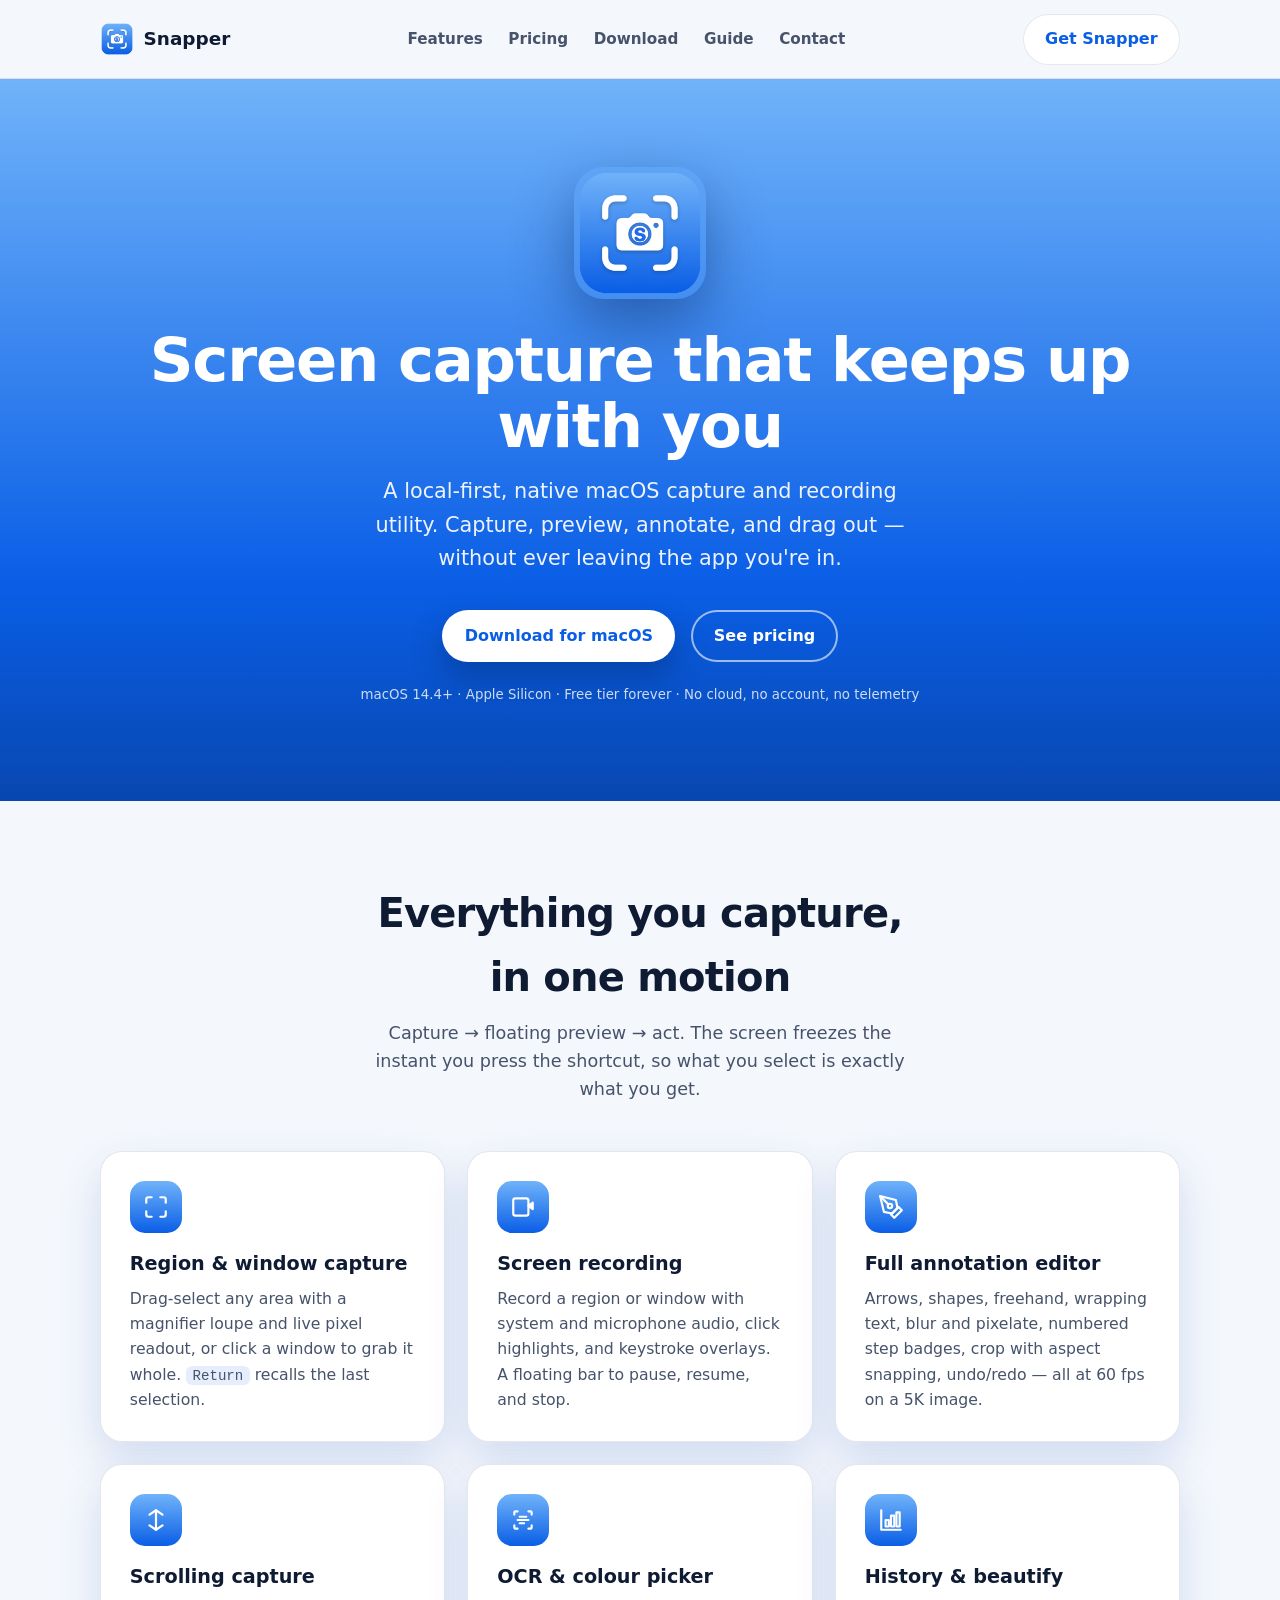
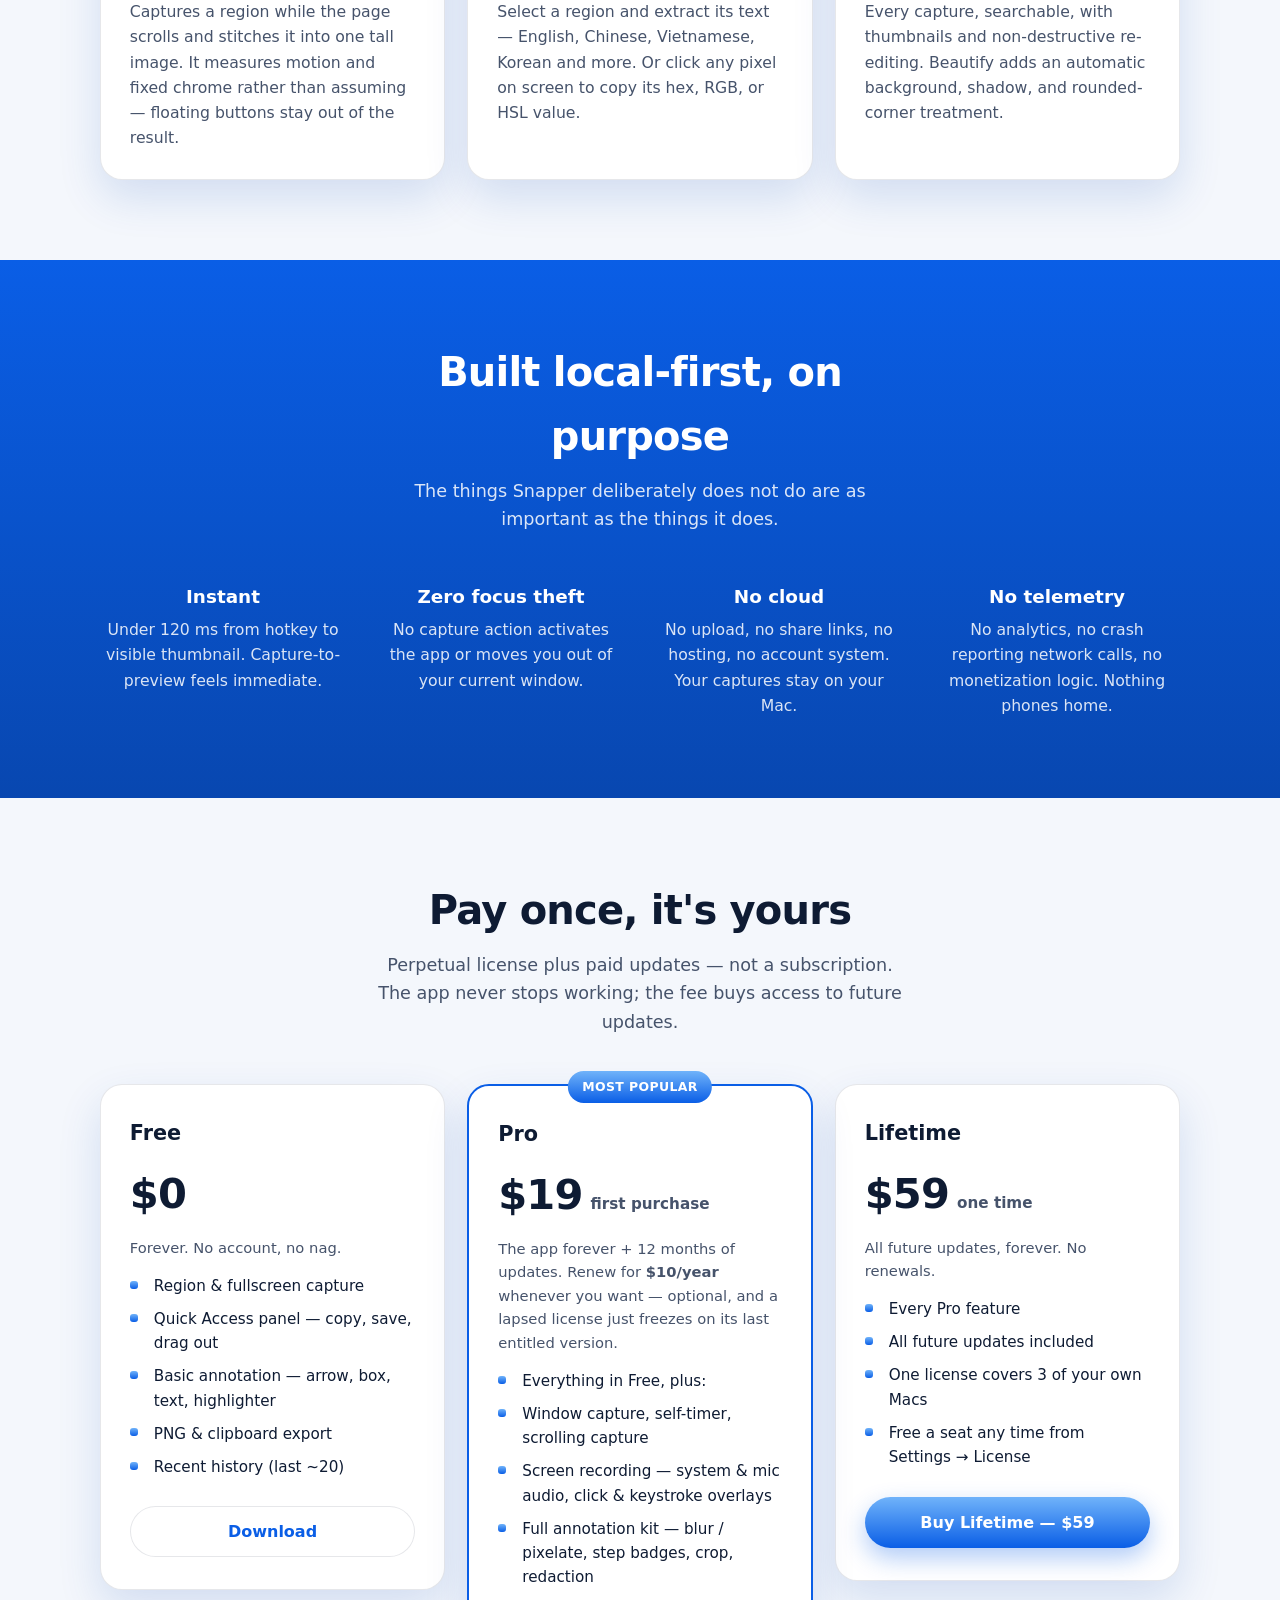
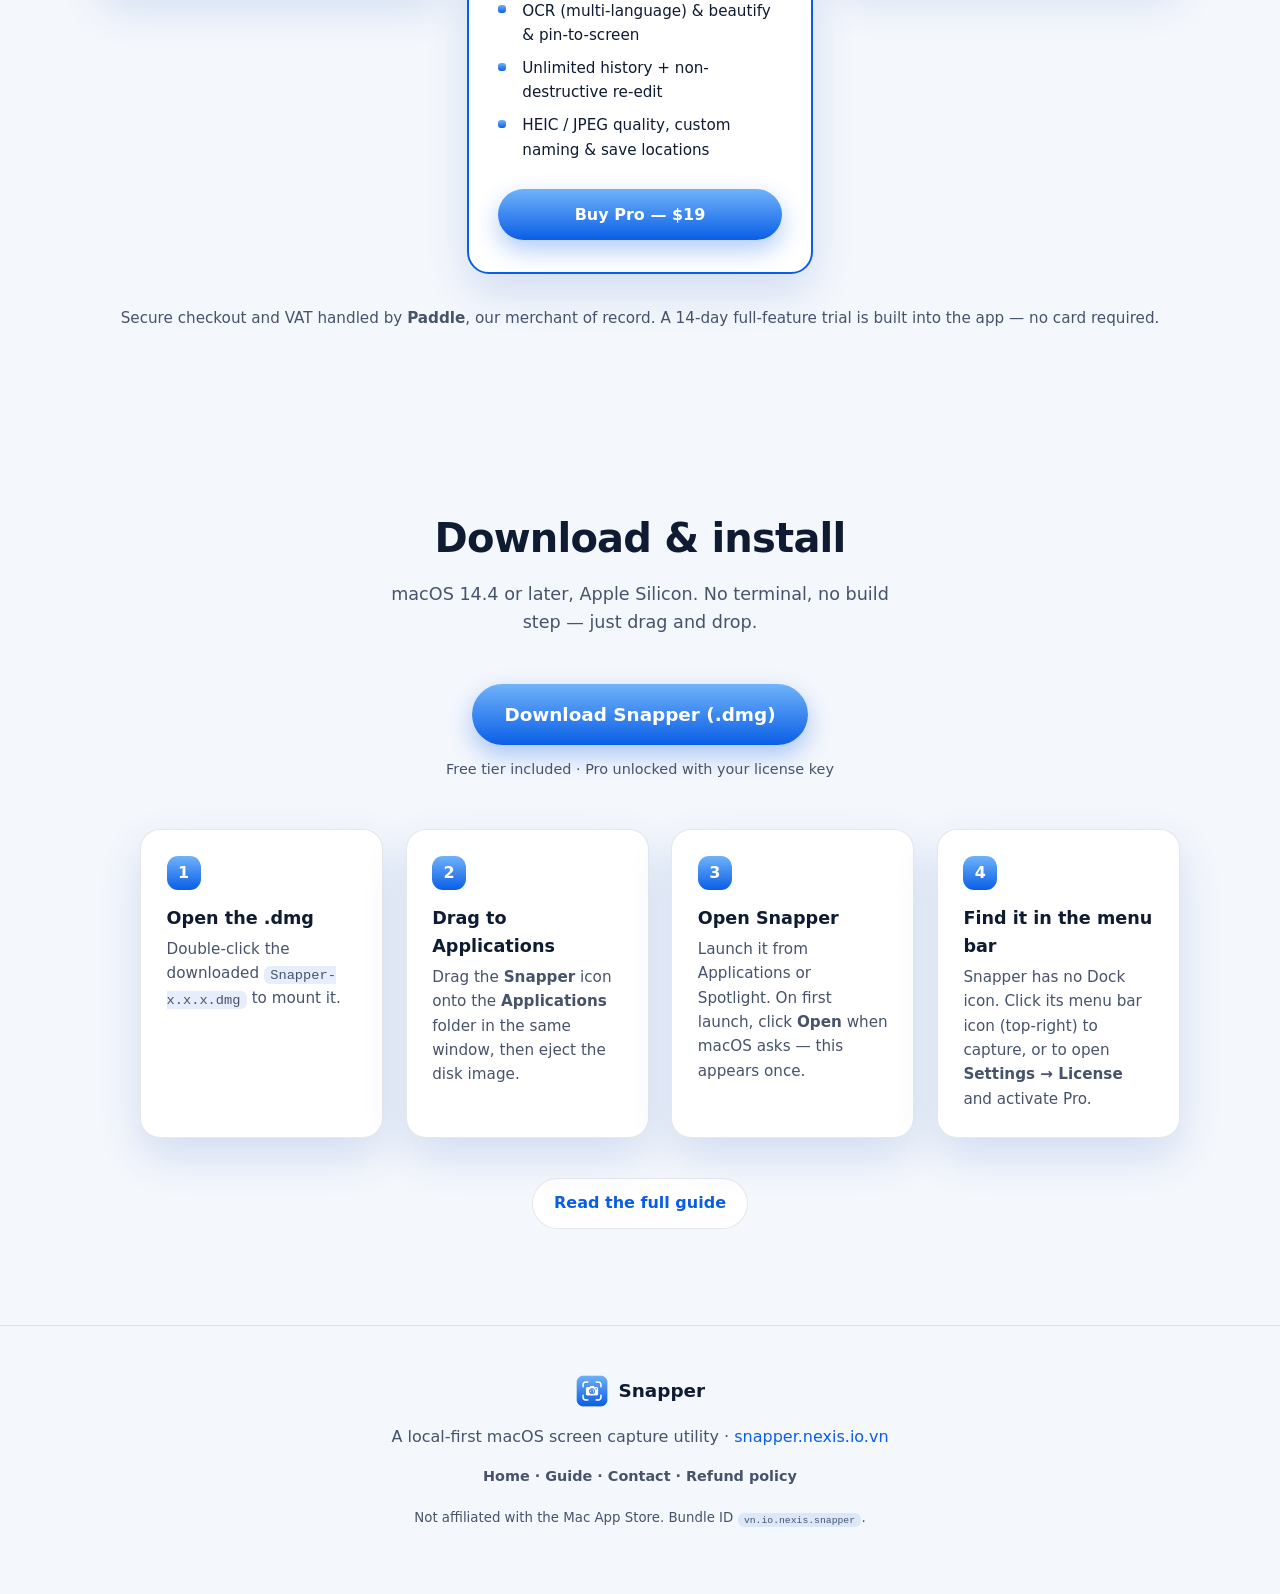
==== commit 03887ddd: "feat: Add contact page with Turnstile and nav/footer links" ====
--- a/index.html
+++ b/index.html
@@ -29,6 +29,7 @@
       <a href="#pricing">Pricing</a>
       <a href="#download">Download</a>
       <a href="guide.html">Guide</a>
+      <a href="contact.html">Contact</a>
     </nav>
     <a class="btn ghost" href="#download">Get Snapper</a>
   </div>
@@ -216,7 +217,7 @@
       Snapper
     </a>
     <p>A local-first macOS screen capture utility &middot; <a href="https://snapper.nexis.io.vn">snapper.nexis.io.vn</a></p>
-    <p class="footer-links"><a href="index.html">Home</a> &middot; <a href="guide.html">Guide</a> &middot; <a href="refund.html">Refund policy</a></p>
+    <p class="footer-links"><a href="index.html">Home</a> &middot; <a href="guide.html">Guide</a> &middot; <a href="contact.html">Contact</a> &middot; <a href="refund.html">Refund policy</a></p>
     <p><small>Not affiliated with the Mac App Store. Bundle ID <code class="inline">vn.io.nexis.snapper</code>.</small></p>
   </div>
 </footer>
--- a/assets/css/styles.css
+++ b/assets/css/styles.css
@@ -516,6 +516,68 @@
   color: var(--ink-soft);
 }
 
+/* Contact form */
+.contact-form {
+  display: grid;
+  gap: 0.4rem;
+  max-width: 520px;
+}
+
+.contact-form label {
+  font-weight: 700;
+  font-size: 0.95rem;
+  margin-top: 0.9rem;
+}
+
+.contact-form input,
+.contact-form textarea {
+  font: inherit;
+  color: var(--ink);
+  background: var(--surface);
+  border: 1px solid var(--border);
+  border-radius: 12px;
+  padding: 0.7rem 0.9rem;
+  width: 100%;
+  resize: vertical;
+}
+
+.contact-form input:focus,
+.contact-form textarea:focus {
+  outline: none;
+  border-color: var(--blue-bottom);
+  box-shadow: 0 0 0 3px rgba(10, 94, 230, 0.15);
+}
+
+.contact-form .cf-turnstile {
+  margin: 1rem 0 0.4rem;
+}
+
+.contact-form .btn {
+  justify-content: center;
+  margin-top: 0.6rem;
+}
+
+.contact-form .btn:disabled {
+  opacity: 0.6;
+  cursor: not-allowed;
+  transform: none;
+  box-shadow: none;
+}
+
+.form-status {
+  margin: 0.6rem 0 0;
+  font-size: 0.95rem;
+  font-weight: 600;
+}
+
+.form-status.error {
+  color: #c0263a;
+}
+
+.form-status.success {
+  color: #157a3e;
+}
+
 .faq dt {
   font-weight: 700;
   margin-top: 1.2rem;
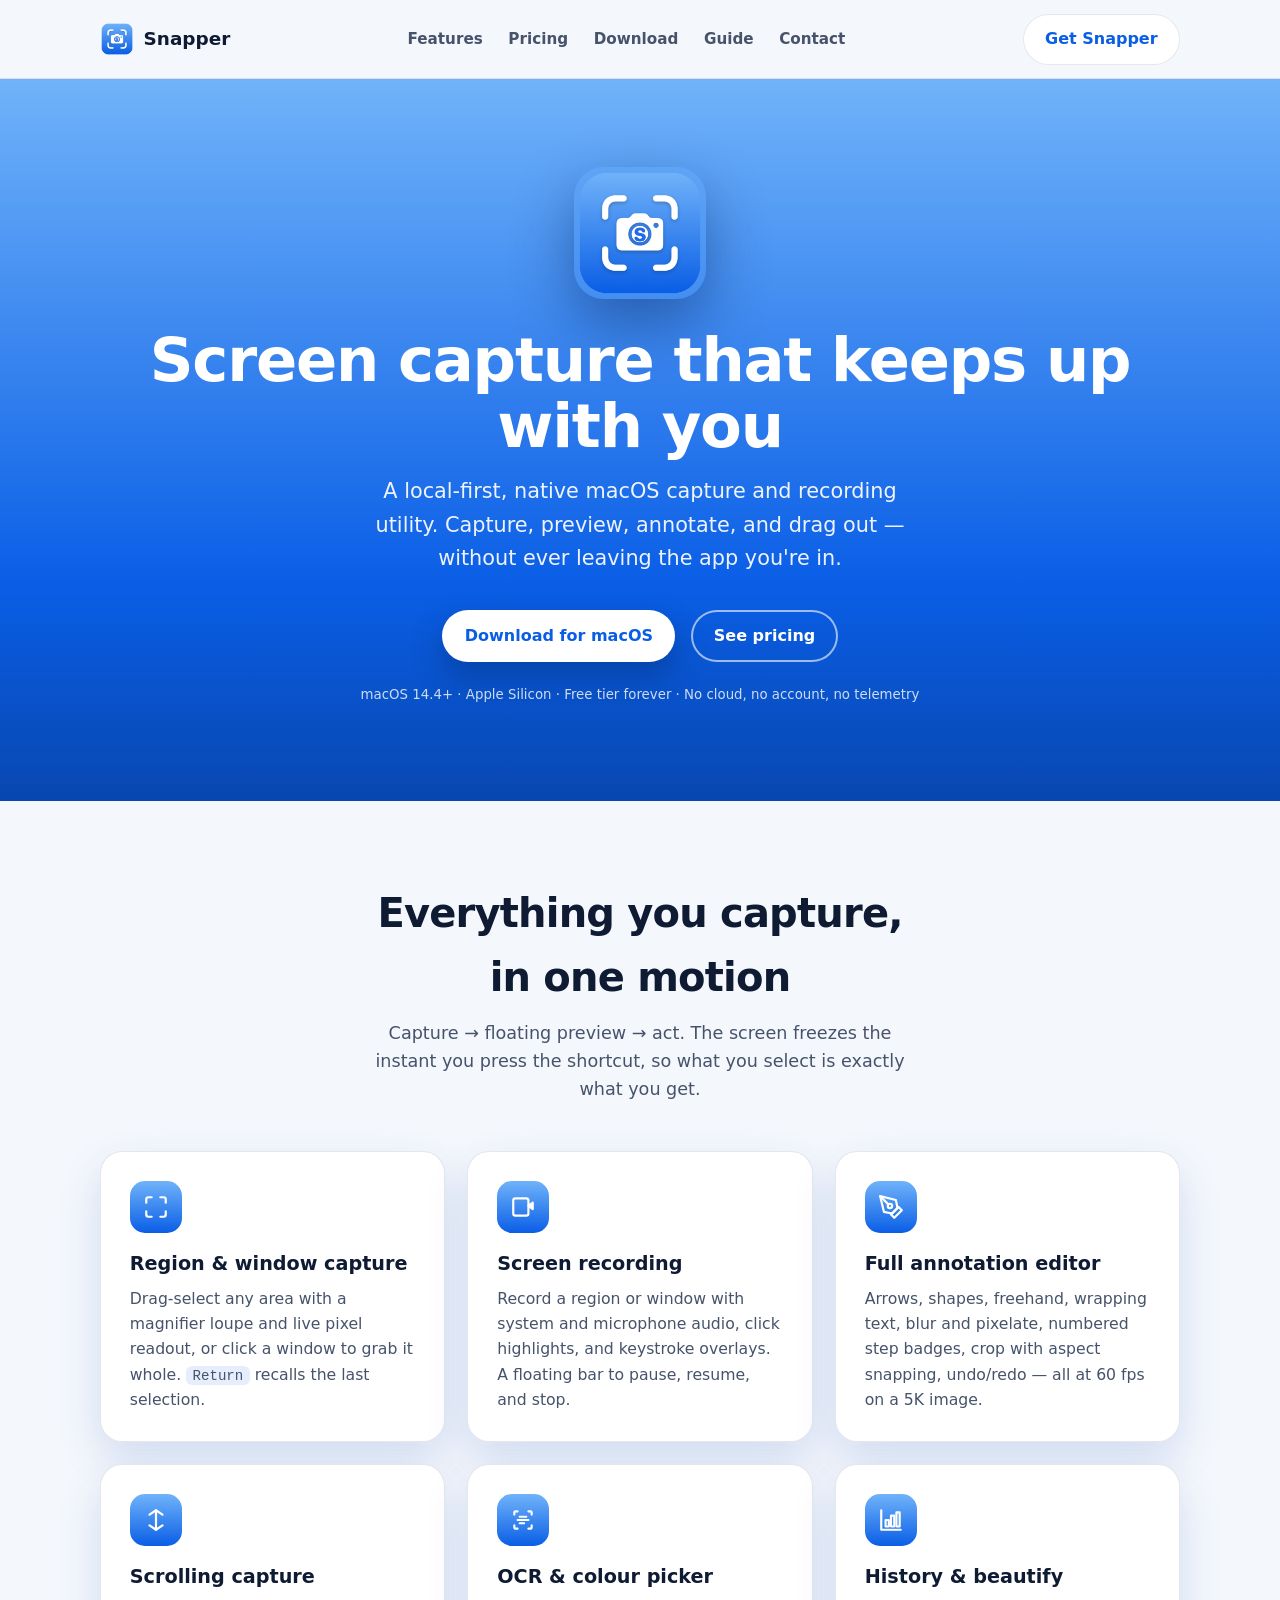
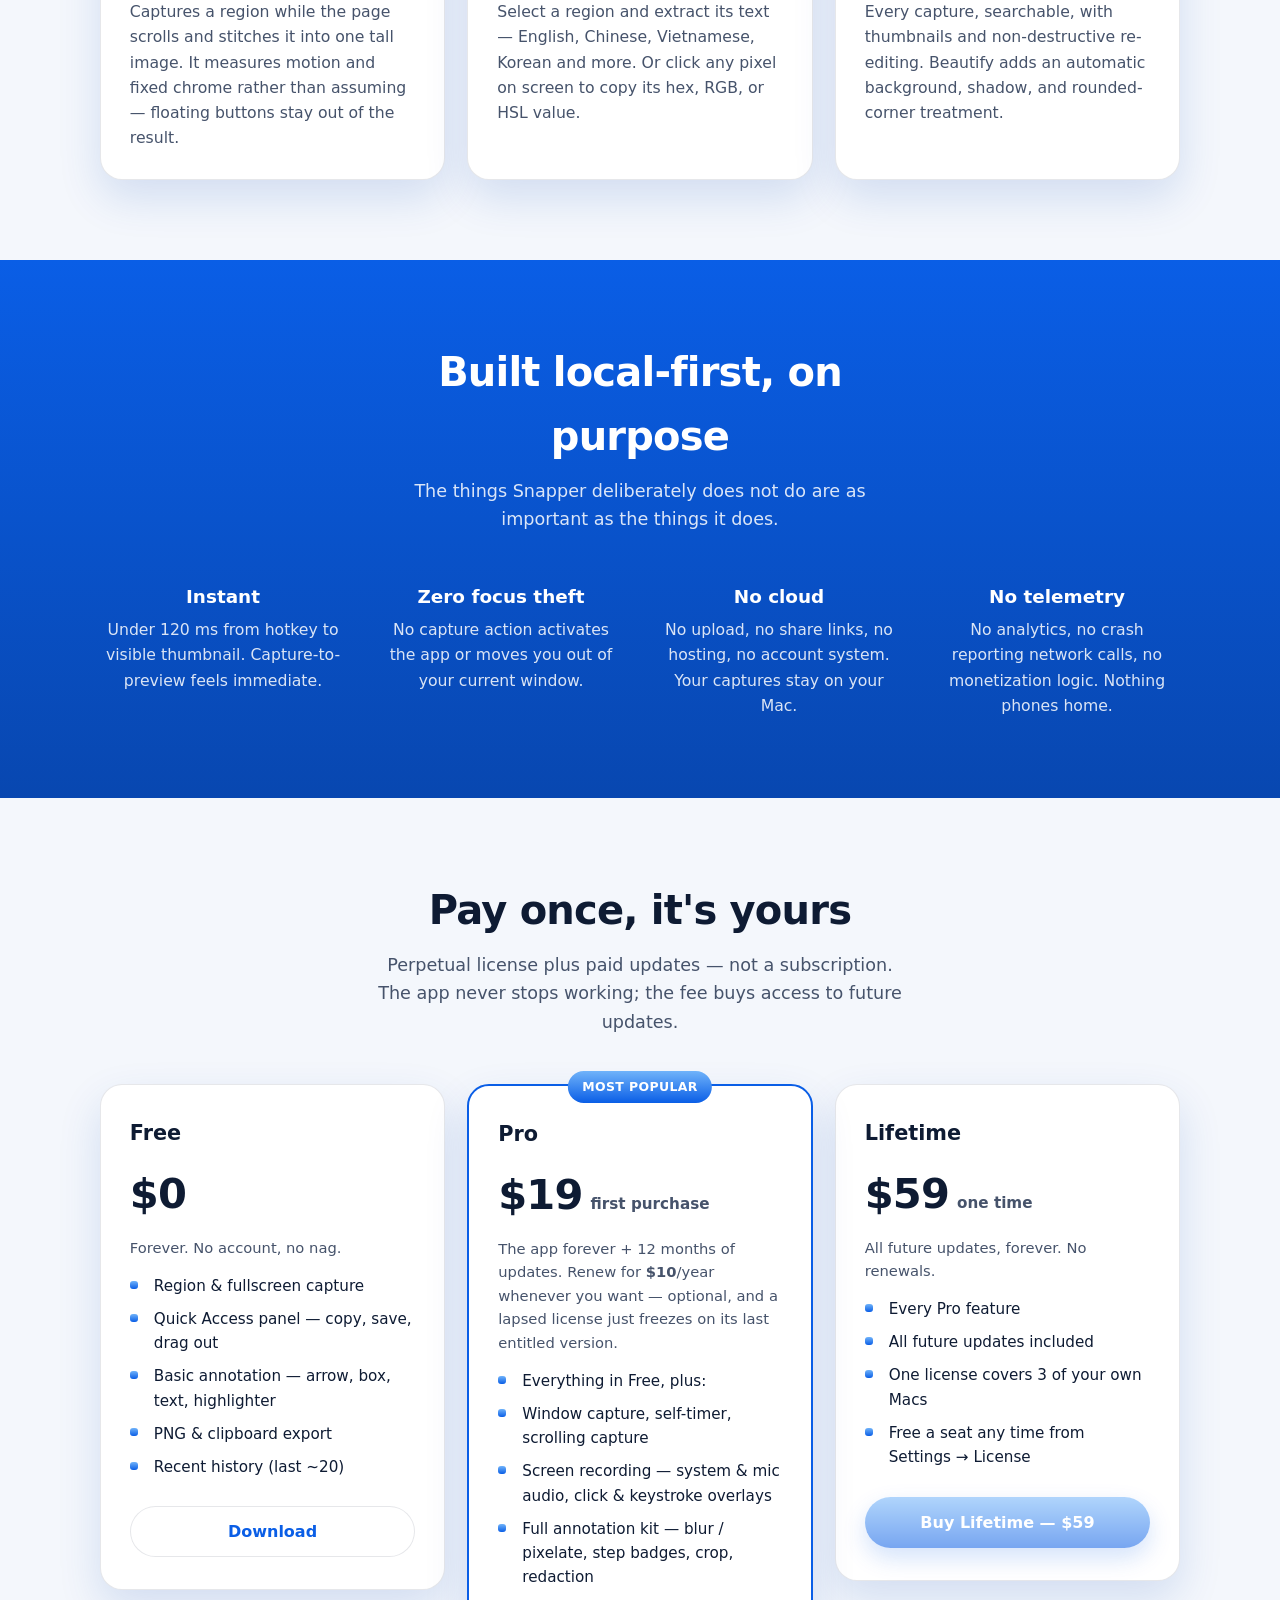
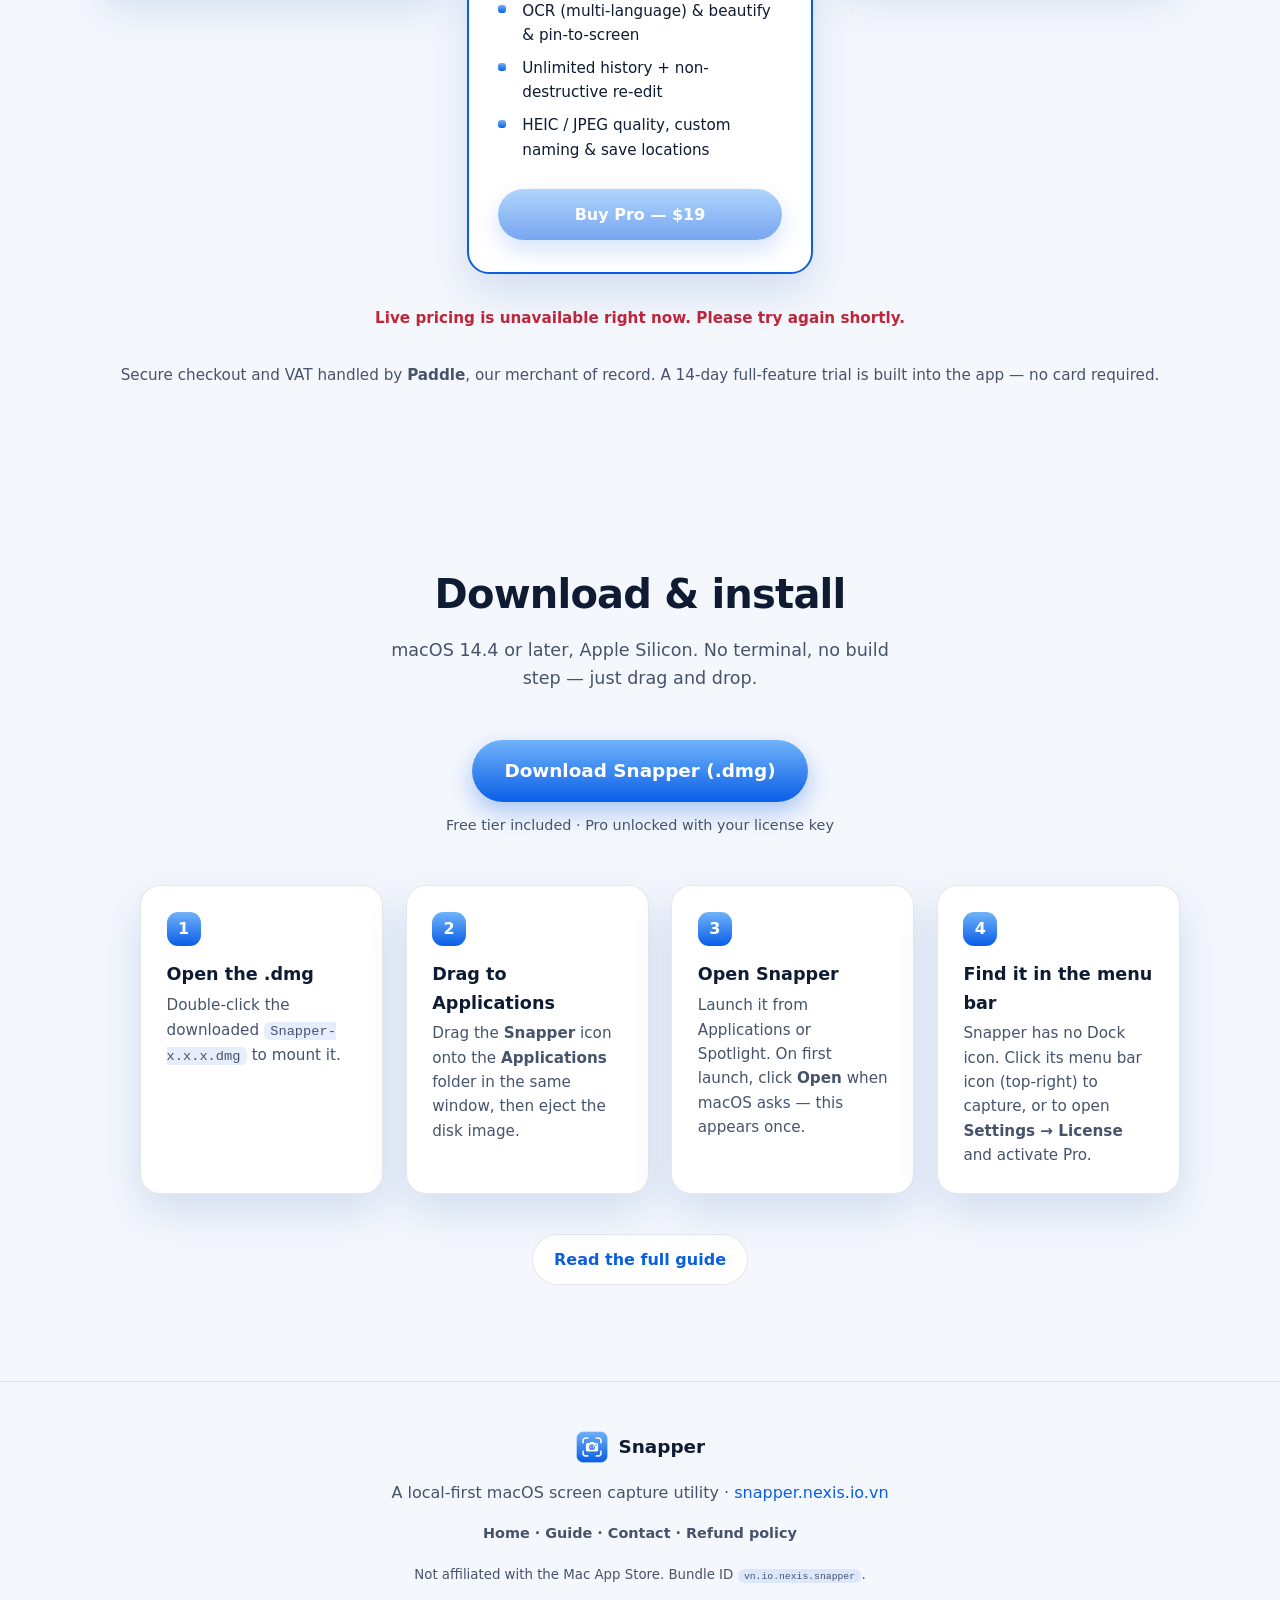
==== commit daf390d7: "feat: Add Paddle checkout to pricing page" ====
--- a/index.html
+++ b/index.html
@@ -141,8 +141,8 @@
         <article class="tier featured">
           <div class="ribbon">Most popular</div>
           <h3>Pro</h3>
-          <p class="price"><span class="amount">$19</span><span class="per">first purchase</span></p>
-          <p class="tier-note">The app forever + 12 months of updates. Renew for <strong>$10/year</strong> whenever you want &mdash; optional, and a lapsed license just freezes on its last entitled version.</p>
+          <p class="price"><span class="amount" data-paddle-total="proFirst" data-fallback="$19">$19</span><span class="per">first purchase</span></p>
+          <p class="tier-note">The app forever + 12 months of updates. Renew for <strong data-paddle-total="proRenewal" data-fallback="$10">$10</strong>/year whenever you want &mdash; optional, and a lapsed license just freezes on its last entitled version.</p>
           <ul>
             <li>Everything in Free, plus:</li>
             <li>Window capture, self-timer, scrolling capture</li>
@@ -152,13 +152,12 @@
             <li>Unlimited history + non-destructive re-edit</li>
             <li>HEIC / JPEG quality, custom naming &amp; save locations</li>
           </ul>
-          <!-- TODO: replace href with the Paddle checkout link for the Pro (first purchase) price -->
-          <a class="btn js-buy" data-plan="pro" href="#">Buy Pro &mdash; $19</a>
+          <a class="btn js-buy" data-plan="pro" data-paddle-label="pro" href="#">Buy Pro &mdash; $19</a>
         </article>
 
         <article class="tier">
           <h3>Lifetime</h3>
-          <p class="price"><span class="amount">$59</span><span class="per">one time</span></p>
+          <p class="price"><span class="amount" data-paddle-total="lifetime" data-fallback="$59">$59</span><span class="per">one time</span></p>
           <p class="tier-note">All future updates, forever. No renewals.</p>
           <ul>
             <li>Every Pro feature</li>
@@ -166,10 +165,10 @@
             <li>One license covers 3 of your own Macs</li>
             <li>Free a seat any time from Settings &rarr; License</li>
           </ul>
-          <!-- TODO: replace href with the Paddle checkout link for the Lifetime price -->
-          <a class="btn js-buy" data-plan="lifetime" href="#">Buy Lifetime &mdash; $59</a>
-        </article>
-      </div>
+          <a class="btn js-buy" data-plan="lifetime" data-paddle-label="lifetime" href="#">Buy Lifetime &mdash; $59</a>
+        </article>
+      </div>
+      <p class="checkout-notice" data-checkout-notice hidden></p>
       <p class="pricing-foot">Secure checkout and VAT handled by <strong>Paddle</strong>, our merchant of record. A 14-day full-feature trial is built into the app &mdash; no card required.</p>
     </div>
   </section>
@@ -209,6 +208,8 @@
     </div>
   </section>
 </main>
+
+<script src="assets/js/checkout.js" defer></script>
 
 <footer class="site-footer">
   <div class="wrap">
--- a/assets/css/styles.css
+++ b/assets/css/styles.css
@@ -438,6 +438,21 @@
   justify-content: center;
 }
 
+.checkout-notice {
+  text-align: center;
+  margin: 2rem auto 0;
+  max-width: 40rem;
+  color: #c0263a;
+  font-weight: 600;
+  font-size: 0.95rem;
+}
+
+.btn.is-disabled {
+  opacity: 0.55;
+  cursor: not-allowed;
+  pointer-events: none;
+}
+
 .pricing-foot {
   text-align: center;
   margin-top: 2rem;
